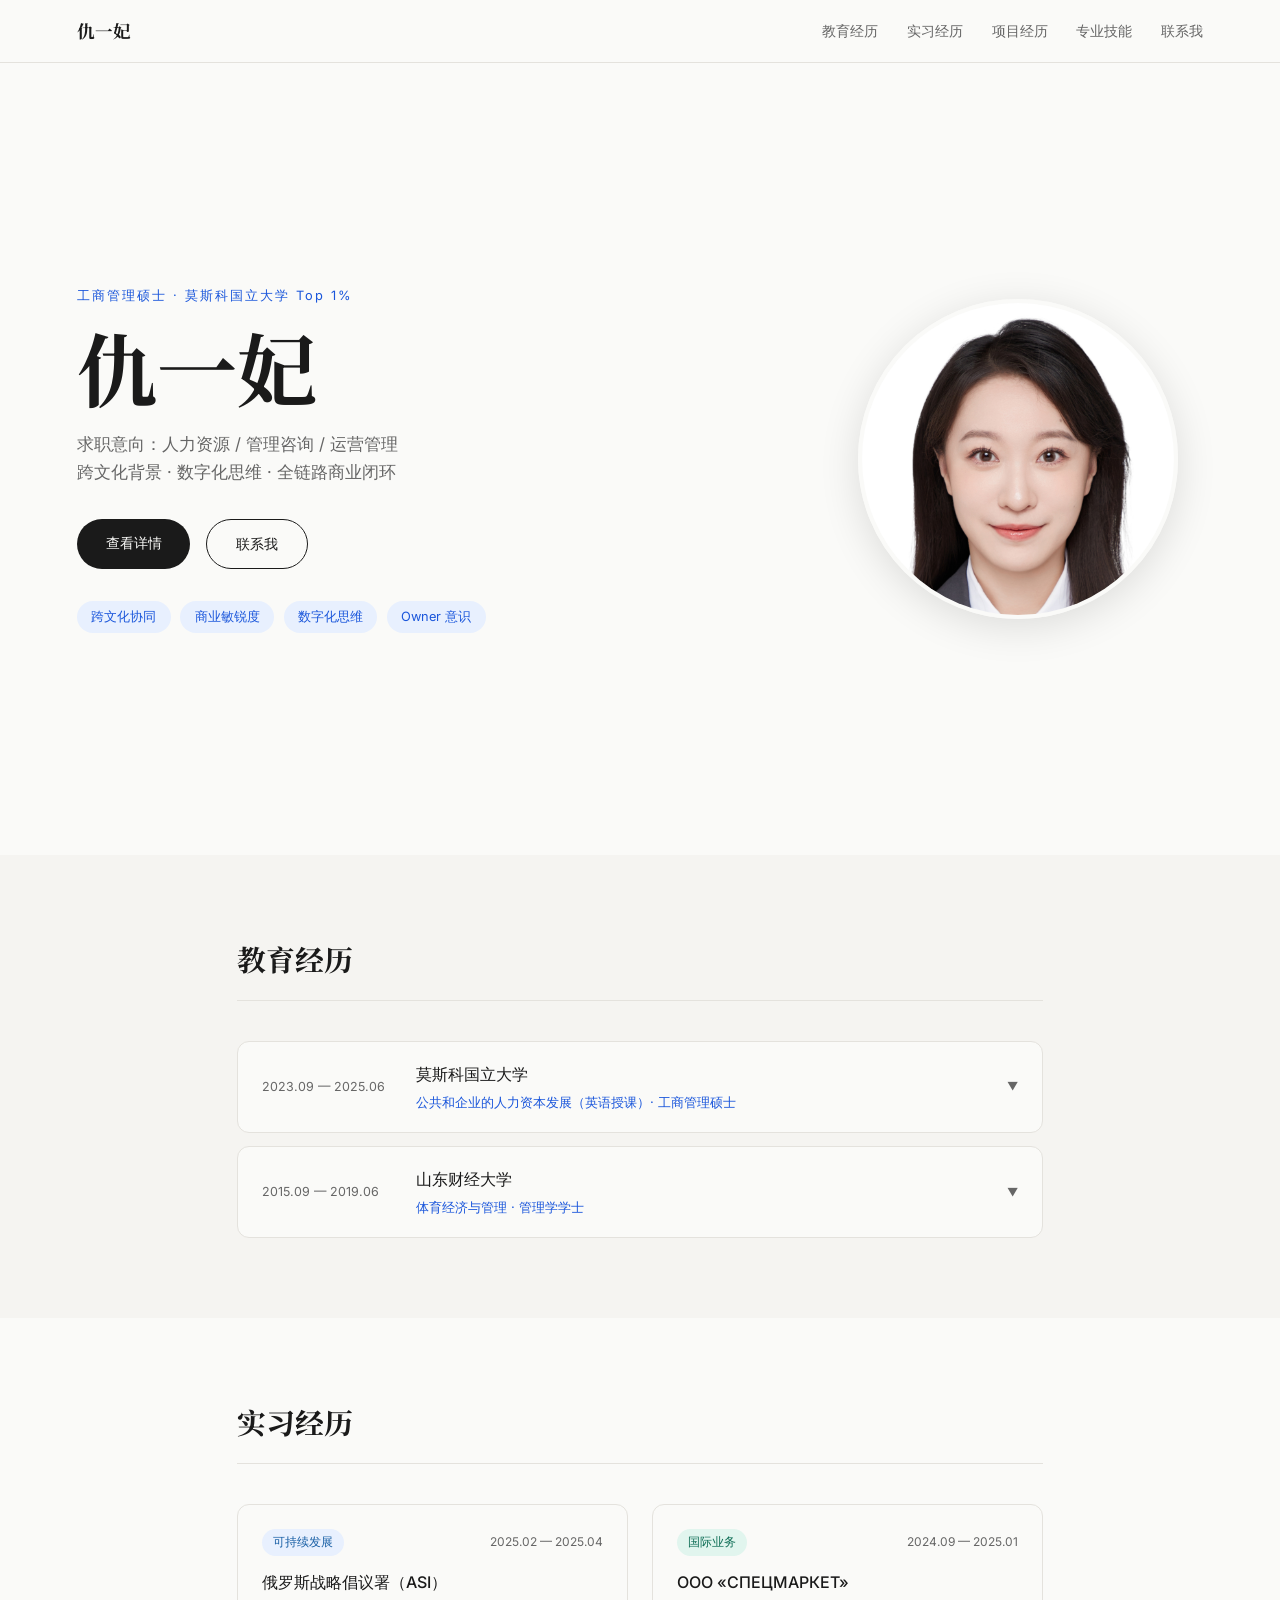
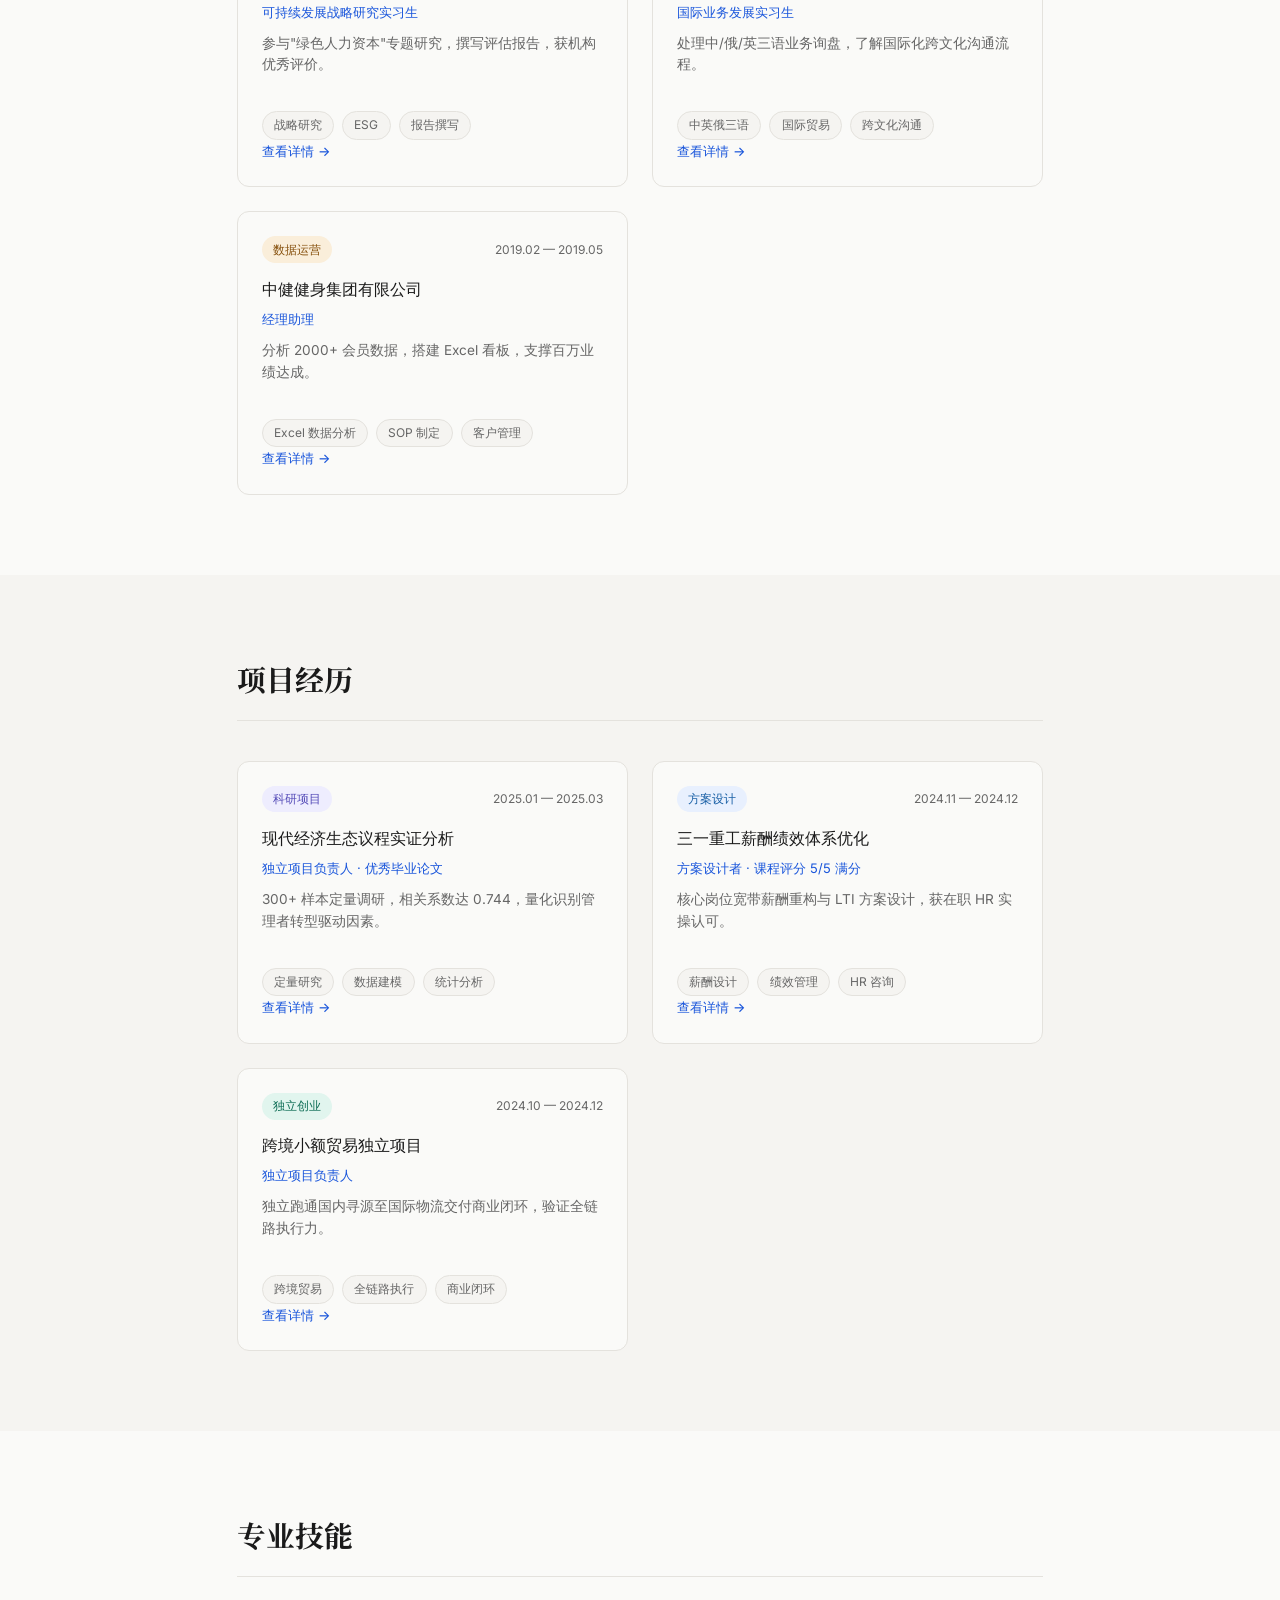
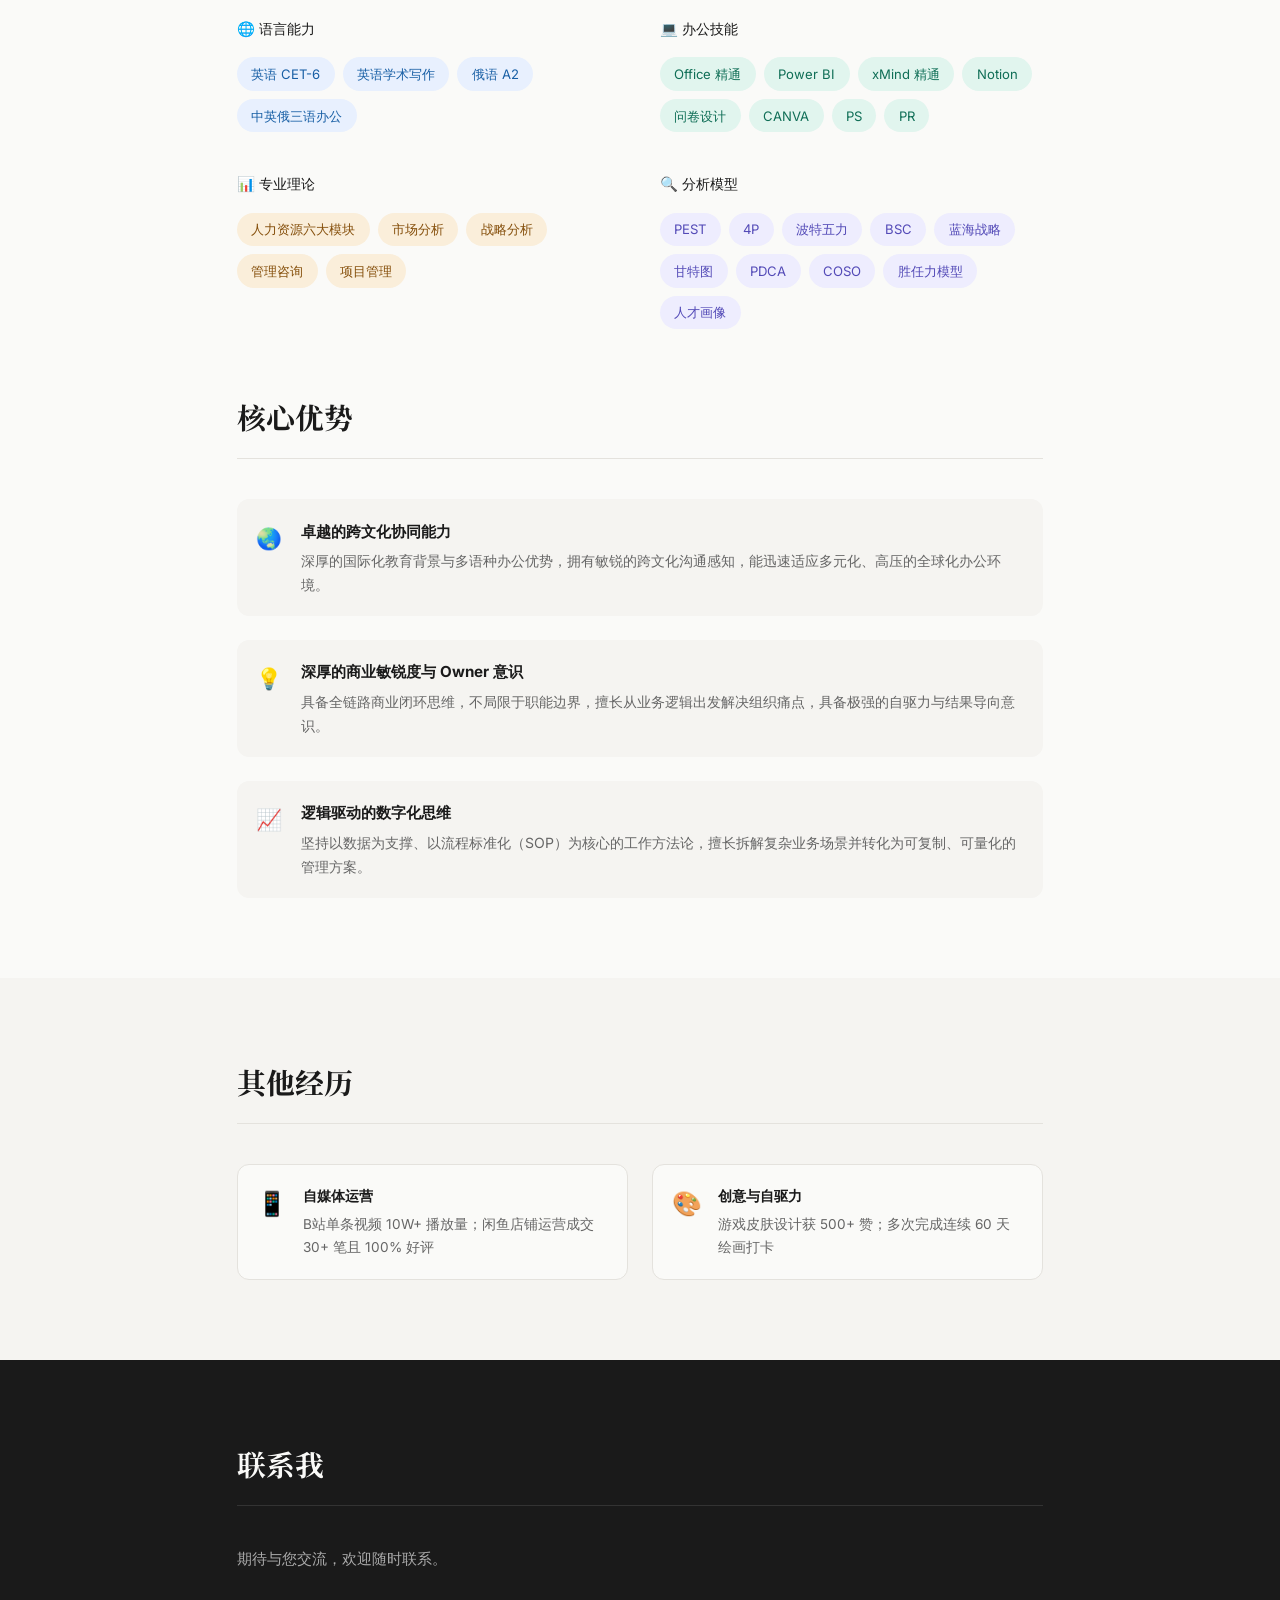
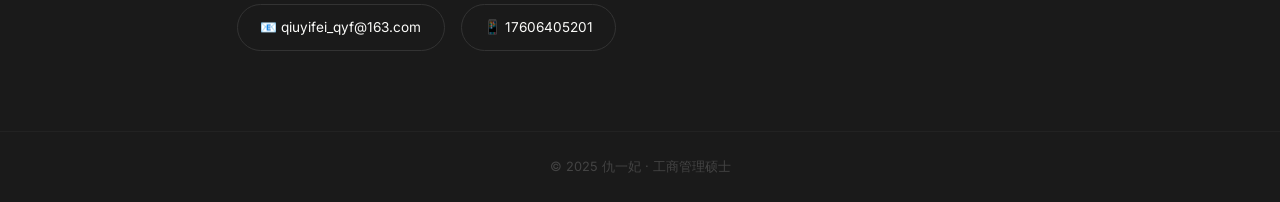
==== index.html @ 151b9486 "first commit" ====
<!DOCTYPE html>
<html lang="zh-CN">
<head>
  <meta charset="UTF-8" />
  <meta name="viewport" content="width=device-width, initial-scale=1.0" />
  <title>仇一妃 · 个人作品集</title>
  <link rel="stylesheet" href="css/style.css" />
  <link href="https://fonts.googleapis.com/css2?family=Noto+Serif+SC:wght@400;700&family=Inter:wght@300;400;500&display=swap" rel="stylesheet" />
</head>
<body>

  <nav class="navbar">
    <div class="nav-logo">仇一妃</div>
    <ul class="nav-links">
      <li><a href="#education">教育经历</a></li>
      <li><a href="#internship">实习经历</a></li>
      <li><a href="#projects">项目经历</a></li>
      <li><a href="#skills">专业技能</a></li>
      <li><a href="#contact">联系我</a></li>
    </ul>
  </nav>

  <section class="hero">
    <div class="hero-content">
      <p class="hero-tag">工商管理硕士 · 莫斯科国立大学 Top 1%</p>
      <h1 class="hero-name">仇一妃</h1>
      <p class="hero-desc">求职意向：人力资源 / 管理咨询 / 运营管理<br/>跨文化背景 · 数字化思维 · 全链路商业闭环</p>
      <div class="hero-btns">
        <a href="#education" class="btn-primary">查看详情</a>
        <a href="#contact" class="btn-outline">联系我</a>
      </div>
      <div class="hero-tags">
        <span>跨文化协同</span>
        <span>商业敏锐度</span>
        <span>数字化思维</span>
        <span>Owner 意识</span>
      </div>
    </div>
    <div class="hero-deco">
      <div class="avatar-frame">
        <img src="images/avatar.jpg" alt="仇一妃" />
      </div>
    </div>
  </section>

  <!-- 教育经历：手风琴 -->
  <section class="section bg-light" id="education">
    <div class="section-inner">
      <h2 class="section-title">教育经历</h2>
      <div class="accordion">

        <div class="acc-item">
          <div class="acc-header">
            <div class="acc-left">
              <span class="acc-date">2023.09 — 2025.06</span>
              <div class="acc-title-wrap">
                <h3>莫斯科国立大学</h3>
                <p class="acc-sub">公共和企业的人力资本发展（英语授课）· 工商管理硕士</p>
              </div>
            </div>
            <span class="acc-arrow">▼</span>
          </div>
          <div class="acc-body">
            <ul class="detail-list">
              <li>🏆 校级荣誉：优秀毕业生（Top 1%）；校级学术会议荣誉证书</li>
              <li>📌 研究方向："现代经济发展的生态议程：管理者价值观转变的重要性"</li>
              <li>📚 核心课程：管理咨询、管理设计与研究法、项目管理、战略管理、人力资源和人事审计</li>
            </ul>
          </div>
        </div>

        <div class="acc-item">
          <div class="acc-header">
            <div class="acc-left">
              <span class="acc-date">2015.09 — 2019.06</span>
              <div class="acc-title-wrap">
                <h3>山东财经大学</h3>
                <p class="acc-sub">体育经济与管理 · 管理学学士</p>
              </div>
            </div>
            <span class="acc-arrow">▼</span>
          </div>
          <div class="acc-body">
            <ul class="detail-list">
              <li>📣 社团经历：校级社团宣传部副部长</li>
              <li>📚 相关课程：管理学、经济法、企业战略管理、市场营销</li>
            </ul>
          </div>
        </div>

      </div>
    </div>
  </section>

  <!-- 实习经历：卡片跳转 -->
  <section class="section" id="internship">
    <div class="section-inner">
      <h2 class="section-title">实习经历</h2>
      <div class="card-grid">

        <a href="pages/internship-asi.html" class="exp-card">
          <div class="exp-card-header">
            <span class="exp-tag tag-blue">可持续发展</span>
            <span class="exp-date">2025.02 — 2025.04</span>
          </div>
          <h3>俄罗斯战略倡议署（ASI）</h3>
          <p class="exp-role">可持续发展战略研究实习生</p>
          <p class="exp-desc">参与"绿色人力资本"专题研究，撰写评估报告，获机构优秀评价。</p>
          <div class="badge-row">
            <span class="badge">战略研究</span>
            <span class="badge">ESG</span>
            <span class="badge">报告撰写</span>
          </div>
          <span class="exp-link">查看详情 →</span>
        </a>

        <a href="pages/internship-spec.html" class="exp-card">
          <div class="exp-card-header">
            <span class="exp-tag tag-teal">国际业务</span>
            <span class="exp-date">2024.09 — 2025.01</span>
          </div>
          <h3>ООО «СПЕЦМАРКЕТ»</h3>
          <p class="exp-role">国际业务发展实习生</p>
          <p class="exp-desc">处理中/俄/英三语业务询盘，了解国际化跨文化沟通流程。</p>
          <div class="badge-row">
            <span class="badge">中英俄三语</span>
            <span class="badge">国际贸易</span>
            <span class="badge">跨文化沟通</span>
          </div>
          <span class="exp-link">查看详情 →</span>
        </a>

        <a href="pages/internship-jianjian.html" class="exp-card">
          <div class="exp-card-header">
            <span class="exp-tag tag-amber">数据运营</span>
            <span class="exp-date">2019.02 — 2019.05</span>
          </div>
          <h3>中健健身集团有限公司</h3>
          <p class="exp-role">经理助理</p>
          <p class="exp-desc">分析 2000+ 会员数据，搭建 Excel 看板，支撑百万业绩达成。</p>
          <div class="badge-row">
            <span class="badge">Excel 数据分析</span>
            <span class="badge">SOP 制定</span>
            <span class="badge">客户管理</span>
          </div>
          <span class="exp-link">查看详情 →</span>
        </a>

      </div>
    </div>
  </section>

  <!-- 项目经历：卡片跳转 -->
  <section class="section bg-light" id="projects">
    <div class="section-inner">
      <h2 class="section-title">项目经历</h2>
      <div class="card-grid">

        <a href="pages/project-thesis.html" class="exp-card">
          <div class="exp-card-header">
            <span class="exp-tag tag-purple">科研项目</span>
            <span class="exp-date">2025.01 — 2025.03</span>
          </div>
          <h3>现代经济生态议程实证分析</h3>
          <p class="exp-role">独立项目负责人 · 优秀毕业论文</p>
          <p class="exp-desc">300+ 样本定量调研，相关系数达 0.744，量化识别管理者转型驱动因素。</p>
          <div class="badge-row">
            <span class="badge">定量研究</span>
            <span class="badge">数据建模</span>
            <span class="badge">统计分析</span>
          </div>
          <span class="exp-link">查看详情 →</span>
        </a>

        <a href="pages/project-sany.html" class="exp-card">
          <div class="exp-card-header">
            <span class="exp-tag tag-blue">方案设计</span>
            <span class="exp-date">2024.11 — 2024.12</span>
          </div>
          <h3>三一重工薪酬绩效体系优化</h3>
          <p class="exp-role">方案设计者 · 课程评分 5/5 满分</p>
          <p class="exp-desc">核心岗位宽带薪酬重构与 LTI 方案设计，获在职 HR 实操认可。</p>
          <div class="badge-row">
            <span class="badge">薪酬设计</span>
            <span class="badge">绩效管理</span>
            <span class="badge">HR 咨询</span>
          </div>
          <span class="exp-link">查看详情 →</span>
        </a>

        <a href="pages/project-trade.html" class="exp-card">
          <div class="exp-card-header">
            <span class="exp-tag tag-teal">独立创业</span>
            <span class="exp-date">2024.10 — 2024.12</span>
          </div>
          <h3>跨境小额贸易独立项目</h3>
          <p class="exp-role">独立项目负责人</p>
          <p class="exp-desc">独立跑通国内寻源至国际物流交付商业闭环，验证全链路执行力。</p>
          <div class="badge-row">
            <span class="badge">跨境贸易</span>
            <span class="badge">全链路执行</span>
            <span class="badge">商业闭环</span>
          </div>
          <span class="exp-link">查看详情 →</span>
        </a>

      </div>
    </div>
  </section>

  <!-- 专业技能 -->
  <section class="section" id="skills">
    <div class="section-inner">
      <h2 class="section-title">专业技能</h2>
      <div class="skills-tags-grid">

        <div class="skill-group">
          <div class="skill-group-title">🌐 语言能力</div>
          <div class="tags-cloud">
            <span class="tag tag-blue">英语 CET-6</span>
            <span class="tag tag-blue">英语学术写作</span>
            <span class="tag tag-blue">俄语 A2</span>
            <span class="tag tag-blue">中英俄三语办公</span>
          </div>
        </div>

        <div class="skill-group">
          <div class="skill-group-title">💻 办公技能</div>
          <div class="tags-cloud">
            <span class="tag tag-teal">Office 精通</span>
            <span class="tag tag-teal">Power BI</span>
            <span class="tag tag-teal">xMind 精通</span>
            <span class="tag tag-teal">Notion</span>
            <span class="tag tag-teal">问卷设计</span>
            <span class="tag tag-teal">CANVA</span>
            <span class="tag tag-teal">PS</span>
            <span class="tag tag-teal">PR</span>
          </div>
        </div>

        <div class="skill-group">
          <div class="skill-group-title">📊 专业理论</div>
          <div class="tags-cloud">
            <span class="tag tag-amber">人力资源六大模块</span>
            <span class="tag tag-amber">市场分析</span>
            <span class="tag tag-amber">战略分析</span>
            <span class="tag tag-amber">管理咨询</span>
            <span class="tag tag-amber">项目管理</span>
          </div>
        </div>

        <div class="skill-group">
          <div class="skill-group-title">🔍 分析模型</div>
          <div class="tags-cloud">
            <span class="tag tag-purple">PEST</span>
            <span class="tag tag-purple">4P</span>
            <span class="tag tag-purple">波特五力</span>
            <span class="tag tag-purple">BSC</span>
            <span class="tag tag-purple">蓝海战略</span>
            <span class="tag tag-purple">甘特图</span>
            <span class="tag tag-purple">PDCA</span>
            <span class="tag tag-purple">COSO</span>
            <span class="tag tag-purple">胜任力模型</span>
            <span class="tag tag-purple">人才画像</span>
          </div>
        </div>

      </div>

      <h2 class="section-title" style="margin-top:4rem;">核心优势</h2>
      <div class="advantage-list">
        <div class="advantage-item">
          <span class="advantage-icon">🌏</span>
          <div>
            <strong>卓越的跨文化协同能力</strong>
            <p>深厚的国际化教育背景与多语种办公优势，拥有敏锐的跨文化沟通感知，能迅速适应多元化、高压的全球化办公环境。</p>
          </div>
        </div>
        <div class="advantage-item">
          <span class="advantage-icon">💡</span>
          <div>
            <strong>深厚的商业敏锐度与 Owner 意识</strong>
            <p>具备全链路商业闭环思维，不局限于职能边界，擅长从业务逻辑出发解决组织痛点，具备极强的自驱力与结果导向意识。</p>
          </div>
        </div>
        <div class="advantage-item">
          <span class="advantage-icon">📈</span>
          <div>
            <strong>逻辑驱动的数字化思维</strong>
            <p>坚持以数据为支撑、以流程标准化（SOP）为核心的工作方法论，擅长拆解复杂业务场景并转化为可复制、可量化的管理方案。</p>
          </div>
        </div>
      </div>
    </div>
  </section>

  <!-- 其他经历 -->
  <section class="section bg-light" id="other">
    <div class="section-inner">
      <h2 class="section-title">其他经历</h2>
      <div class="other-grid">
        <div class="other-card">
          <span class="other-icon">📱</span>
          <div>
            <strong>自媒体运营</strong>
            <p>B站单条视频 10W+ 播放量；闲鱼店铺运营成交 30+ 笔且 100% 好评</p>
          </div>
        </div>
        <div class="other-card">
          <span class="other-icon">🎨</span>
          <div>
            <strong>创意与自驱力</strong>
            <p>游戏皮肤设计获 500+ 赞；多次完成连续 60 天绘画打卡</p>
          </div>
        </div>
      </div>
    </div>
  </section>

  <!-- 联系方式 -->
  <section class="section bg-dark" id="contact">
    <div class="section-inner">
      <h2 class="section-title light">联系我</h2>
      <p class="contact-desc">期待与您交流，欢迎随时联系。</p>
      <div class="contact-links">
        <a href="mailto:qiuyifei_qyf@163.com" class="contact-item">📧 qiuyifei_qyf@163.com</a>
        <a href="tel:17606405201" class="contact-item">📱 17606405201</a>
      </div>
    </div>
  </section>

  <footer class="footer">
    <p>© 2025 仇一妃 · 工商管理硕士</p>
  </footer>

  <script src="js/main.js"></script>
</body>
</html>
---- css/style.css ----
*, *::before, *::after { box-sizing: border-box; margin: 0; padding: 0; }

:root {
  --black: #1a1a1a;
  --white: #fafaf8;
  --accent: #1a56db;
  --accent-light: #e8f0fe;
  --gray: #666;
  --light-bg: #f5f4f1;
  --border: #e4e2dd;
  --radius: 12px;
}

html { scroll-behavior: smooth; }
body { font-family: 'Inter', sans-serif; background: var(--white); color: var(--black); line-height: 1.7; font-size: 16px; }

.navbar { position: sticky; top: 0; z-index: 100; display: flex; justify-content: space-between; align-items: center; padding: 1rem 6%; background: rgba(250,250,248,0.92); backdrop-filter: blur(10px); border-bottom: 1px solid var(--border); }
.nav-logo { font-family: 'Noto Serif SC', serif; font-size: 1.1rem; font-weight: 700; }
.nav-links { list-style: none; display: flex; gap: 1.8rem; }
.nav-links a { text-decoration: none; color: var(--gray); font-size: 0.85rem; transition: color 0.2s; }
.nav-links a:hover { color: var(--accent); }

.hero { min-height: 88vh; display: flex; align-items: center; padding: 5rem 6%; position: relative; overflow: hidden; }
.hero-content { max-width: 580px; z-index: 1; }
.hero-tag { font-size: 0.8rem; color: var(--accent); letter-spacing: 2px; margin-bottom: 1rem; }
.hero-name { font-family: 'Noto Serif SC', serif; font-size: clamp(2.8rem, 7vw, 5rem); line-height: 1.1; margin-bottom: 1.2rem; animation: fadeUp 0.7s ease both; }
.hero-desc { font-size: 1.05rem; color: var(--gray); margin-bottom: 2rem; animation: fadeUp 0.7s 0.1s ease both; }
.hero-btns { display: flex; gap: 1rem; flex-wrap: wrap; margin-bottom: 2rem; animation: fadeUp 0.7s 0.2s ease both; }
.hero-tags { display: flex; gap: 0.6rem; flex-wrap: wrap; animation: fadeUp 0.7s 0.3s ease both; }
.hero-tags span { padding: 0.3rem 0.9rem; background: var(--accent-light); color: var(--accent); border-radius: 100px; font-size: 0.8rem; }

.btn-primary { display: inline-block; padding: 0.75rem 1.8rem; background: var(--black); color: var(--white); border-radius: 100px; text-decoration: none; font-size: 0.9rem; transition: transform 0.2s, box-shadow 0.2s; }
.btn-primary:hover { transform: translateY(-2px); box-shadow: 0 8px 20px rgba(0,0,0,0.15); }
.btn-outline { display: inline-block; padding: 0.75rem 1.8rem; border: 1.5px solid var(--black); color: var(--black); border-radius: 100px; text-decoration: none; font-size: 0.9rem; transition: all 0.2s; }
.btn-outline:hover { border-color: var(--accent); color: var(--accent); }

.hero-deco { position: absolute; right: 8%; top: 50%; transform: translateY(-50%); }
.avatar-frame { width: 320px; height: 320px; border-radius: 50%; overflow: hidden; border: 4px solid var(--white); box-shadow: 0 8px 40px rgba(0,0,0,0.12); }
.avatar-frame img { width: 100%; height: 100%; object-fit: cover; object-position: center top; }

.section.bg-light { background: var(--light-bg); }
.section.bg-dark { background: var(--black); }
.section-inner { max-width: 960px; margin: 0 auto; padding: 5rem 6%; }
.section-title { font-family: 'Noto Serif SC', serif; font-size: 1.8rem; margin-bottom: 2.5rem; padding-bottom: 1rem; border-bottom: 1px solid var(--border); }
.section-title.light { color: var(--white); border-color: #333; }

/* 手风琴 */
.accordion { display: flex; flex-direction: column; gap: 0.8rem; }
.acc-item { border: 1px solid var(--border); border-radius: var(--radius); overflow: hidden; background: var(--white); }
.acc-header { display: flex; justify-content: space-between; align-items: center; padding: 1.2rem 1.5rem; cursor: pointer; transition: background 0.2s; }
.acc-header:hover { background: var(--accent-light); }
.acc-left { display: flex; align-items: center; gap: 1.5rem; }
.acc-date { font-size: 0.78rem; color: var(--gray); white-space: nowrap; min-width: 130px; }
.acc-title-wrap h3 { font-size: 1rem; font-weight: 500; margin-bottom: 0.15rem; }
.acc-sub { font-size: 0.82rem; color: var(--accent); }
.acc-arrow { font-size: 0.7rem; color: var(--gray); transition: transform 0.3s; flex-shrink: 0; }
.acc-item.open .acc-arrow { transform: rotate(180deg); }
.acc-body { max-height: 0; overflow: hidden; transition: max-height 0.35s ease, padding 0.35s ease; padding: 0 1.5rem; }
.acc-item.open .acc-body { max-height: 600px; padding: 0.2rem 1.5rem 1.4rem; }

/* 经历/项目卡片 */
.card-grid { display: grid; grid-template-columns: repeat(auto-fit, minmax(280px, 1fr)); gap: 1.5rem; }
.exp-card { display: flex; flex-direction: column; background: var(--white); border: 1px solid var(--border); border-radius: var(--radius); padding: 1.5rem; text-decoration: none; color: inherit; transition: transform 0.2s, box-shadow 0.2s; }
.exp-card:hover { transform: translateY(-4px); box-shadow: 0 12px 32px rgba(0,0,0,0.08); }
.exp-card-header { display: flex; justify-content: space-between; align-items: center; margin-bottom: 0.8rem; }
.exp-tag { font-size: 0.75rem; padding: 0.2rem 0.7rem; border-radius: 100px; }
.exp-date { font-size: 0.75rem; color: var(--gray); }
.exp-card h3 { font-size: 1rem; font-weight: 500; margin-bottom: 0.3rem; }
.exp-role { font-size: 0.82rem; color: var(--accent); margin-bottom: 0.6rem; }
.exp-desc { font-size: 0.85rem; color: var(--gray); flex: 1; margin-bottom: 1.2rem; line-height: 1.6; }
.exp-link { font-size: 0.82rem; color: var(--accent); font-weight: 500; }

/* 详情页通用 */
.detail-list { padding-left: 1.2rem; font-size: 0.88rem; color: #555; }
.detail-list li { margin-bottom: 0.4rem; }
.badge-row { display: flex; gap: 0.5rem; flex-wrap: wrap; margin-top: 1rem; }
.badge { font-size: 0.75rem; padding: 0.2rem 0.7rem; background: var(--light-bg); border: 1px solid var(--border); border-radius: 100px; color: var(--gray); }

/* 标签颜色 */
.tag-blue   { background: #e8f0fe; color: #185FA5; }
.tag-teal   { background: #E1F5EE; color: #0F6E56; }
.tag-amber  { background: #FAEEDA; color: #854F0B; }
.tag-purple { background: #EEEDFE; color: #534AB7; }

/* 技能标签云 */
.skills-tags-grid { display: grid; grid-template-columns: 1fr 1fr; gap: 2.5rem; }
.skill-group-title { font-size: 0.9rem; font-weight: 500; margin-bottom: 1rem; color: var(--black); }
.tags-cloud { display: flex; flex-wrap: wrap; gap: 0.5rem; }
.tag { padding: 0.35rem 0.9rem; border-radius: 100px; font-size: 0.82rem; }

/* 核心优势 */
.advantage-list { display: flex; flex-direction: column; gap: 1.5rem; }
.advantage-item { display: flex; gap: 1.2rem; align-items: flex-start; padding: 1.2rem; background: var(--light-bg); border-radius: var(--radius); }
.advantage-icon { font-size: 1.3rem; flex-shrink: 0; margin-top: 2px; }
.advantage-item strong { display: block; font-size: 0.95rem; margin-bottom: 0.3rem; }
.advantage-item p { font-size: 0.88rem; color: var(--gray); }

/* 其他经历 */
.other-grid { display: grid; grid-template-columns: 1fr 1fr; gap: 1.5rem; }
.other-card { display: flex; gap: 1rem; align-items: flex-start; background: var(--white); border: 1px solid var(--border); border-radius: var(--radius); padding: 1.2rem; }
.other-icon { font-size: 1.5rem; flex-shrink: 0; }
.other-card strong { display: block; font-size: 0.9rem; margin-bottom: 0.3rem; }
.other-card p { font-size: 0.85rem; color: var(--gray); }

/* 联系 */
.contact-desc { color: #aaa; margin-bottom: 2rem; font-size: 0.95rem; }
.contact-links { display: flex; gap: 1rem; flex-wrap: wrap; }
.contact-item { padding: 0.7rem 1.4rem; border: 1px solid #333; border-radius: 100px; color: var(--white); text-decoration: none; font-size: 0.85rem; transition: border-color 0.2s, color 0.2s; }
.contact-item:hover { border-color: var(--accent); color: #6ea8fe; }

.footer { text-align: center; padding: 1.5rem; background: var(--black); color: #444; font-size: 0.8rem; border-top: 1px solid #222; }

@keyframes fadeUp { from { opacity: 0; transform: translateY(20px); } to { opacity: 1; transform: translateY(0); } }

@media (max-width: 768px) {
  .acc-left { gap: 0.8rem; }
  .acc-date { min-width: unset; }
  .skills-tags-grid { grid-template-columns: 1fr; }
  .other-grid { grid-template-columns: 1fr; }
  .hero-deco { display: none; }
  .nav-links { gap: 1rem; }
}
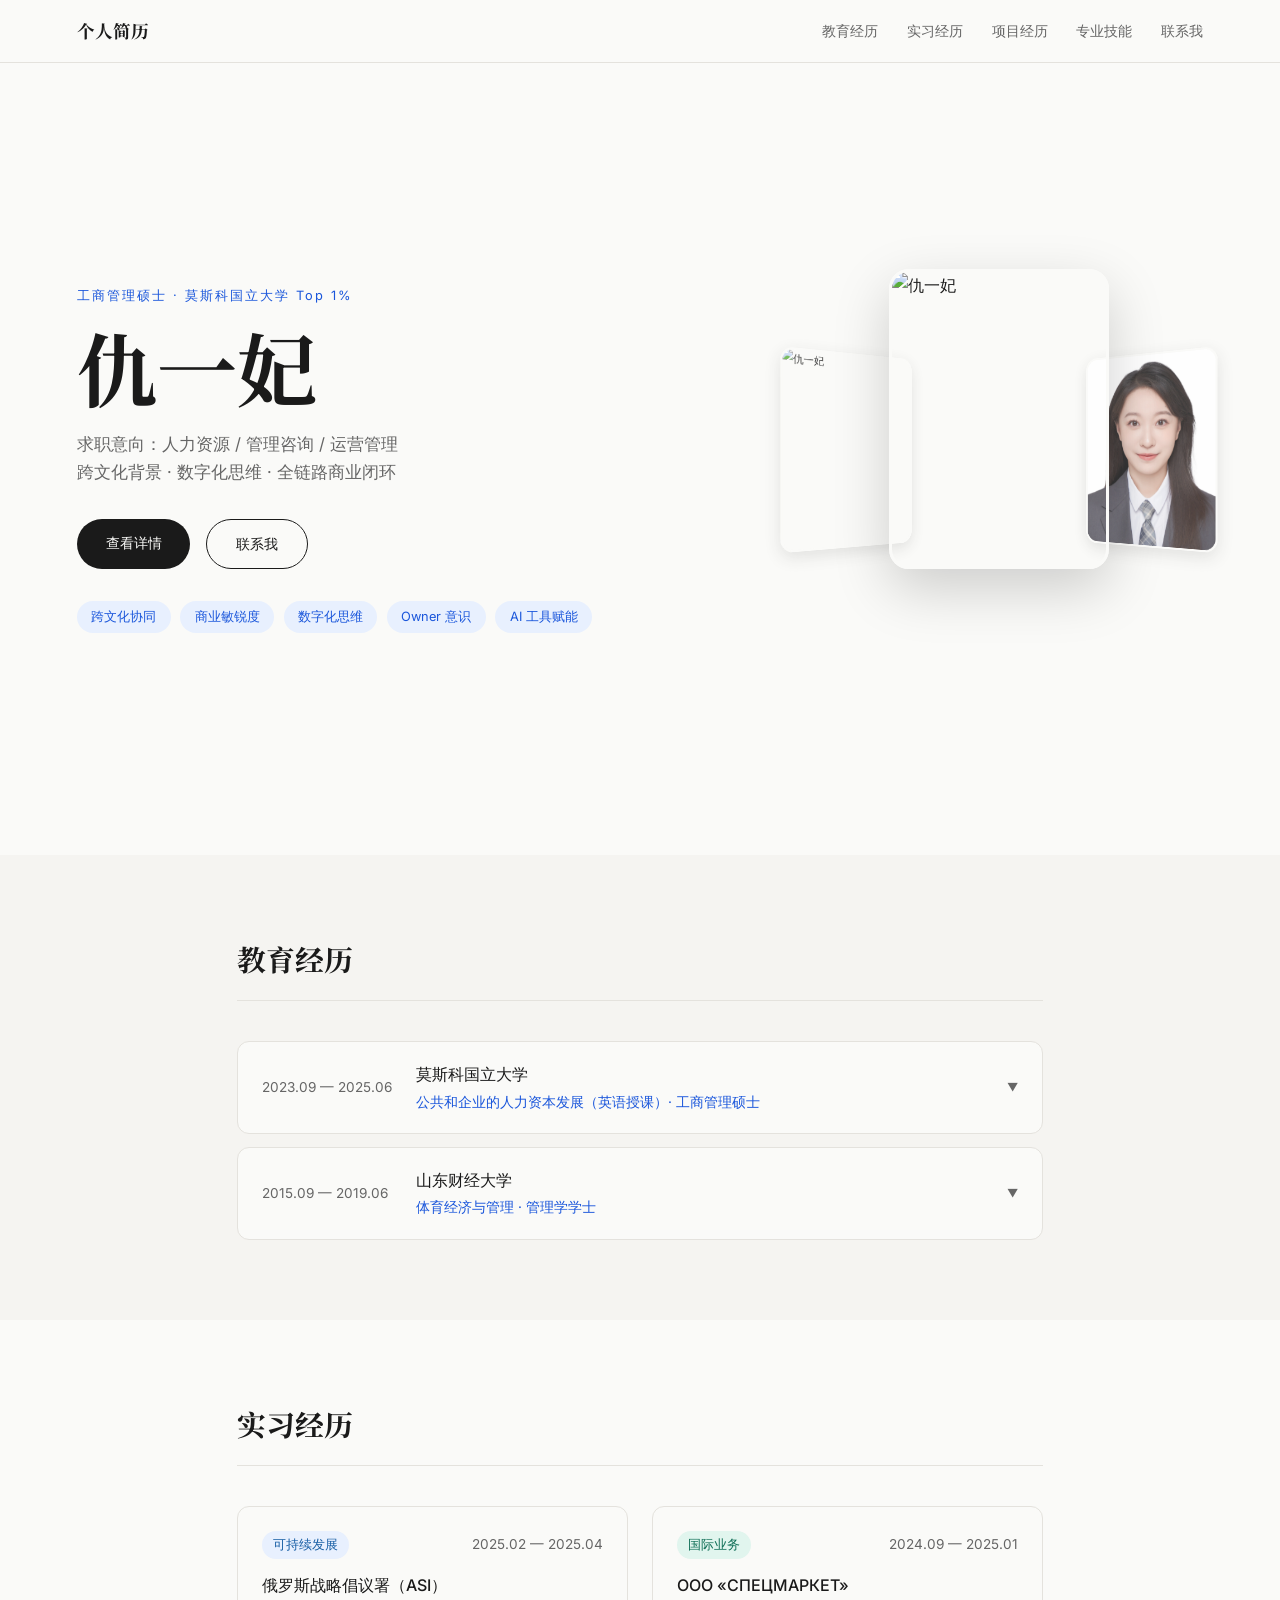
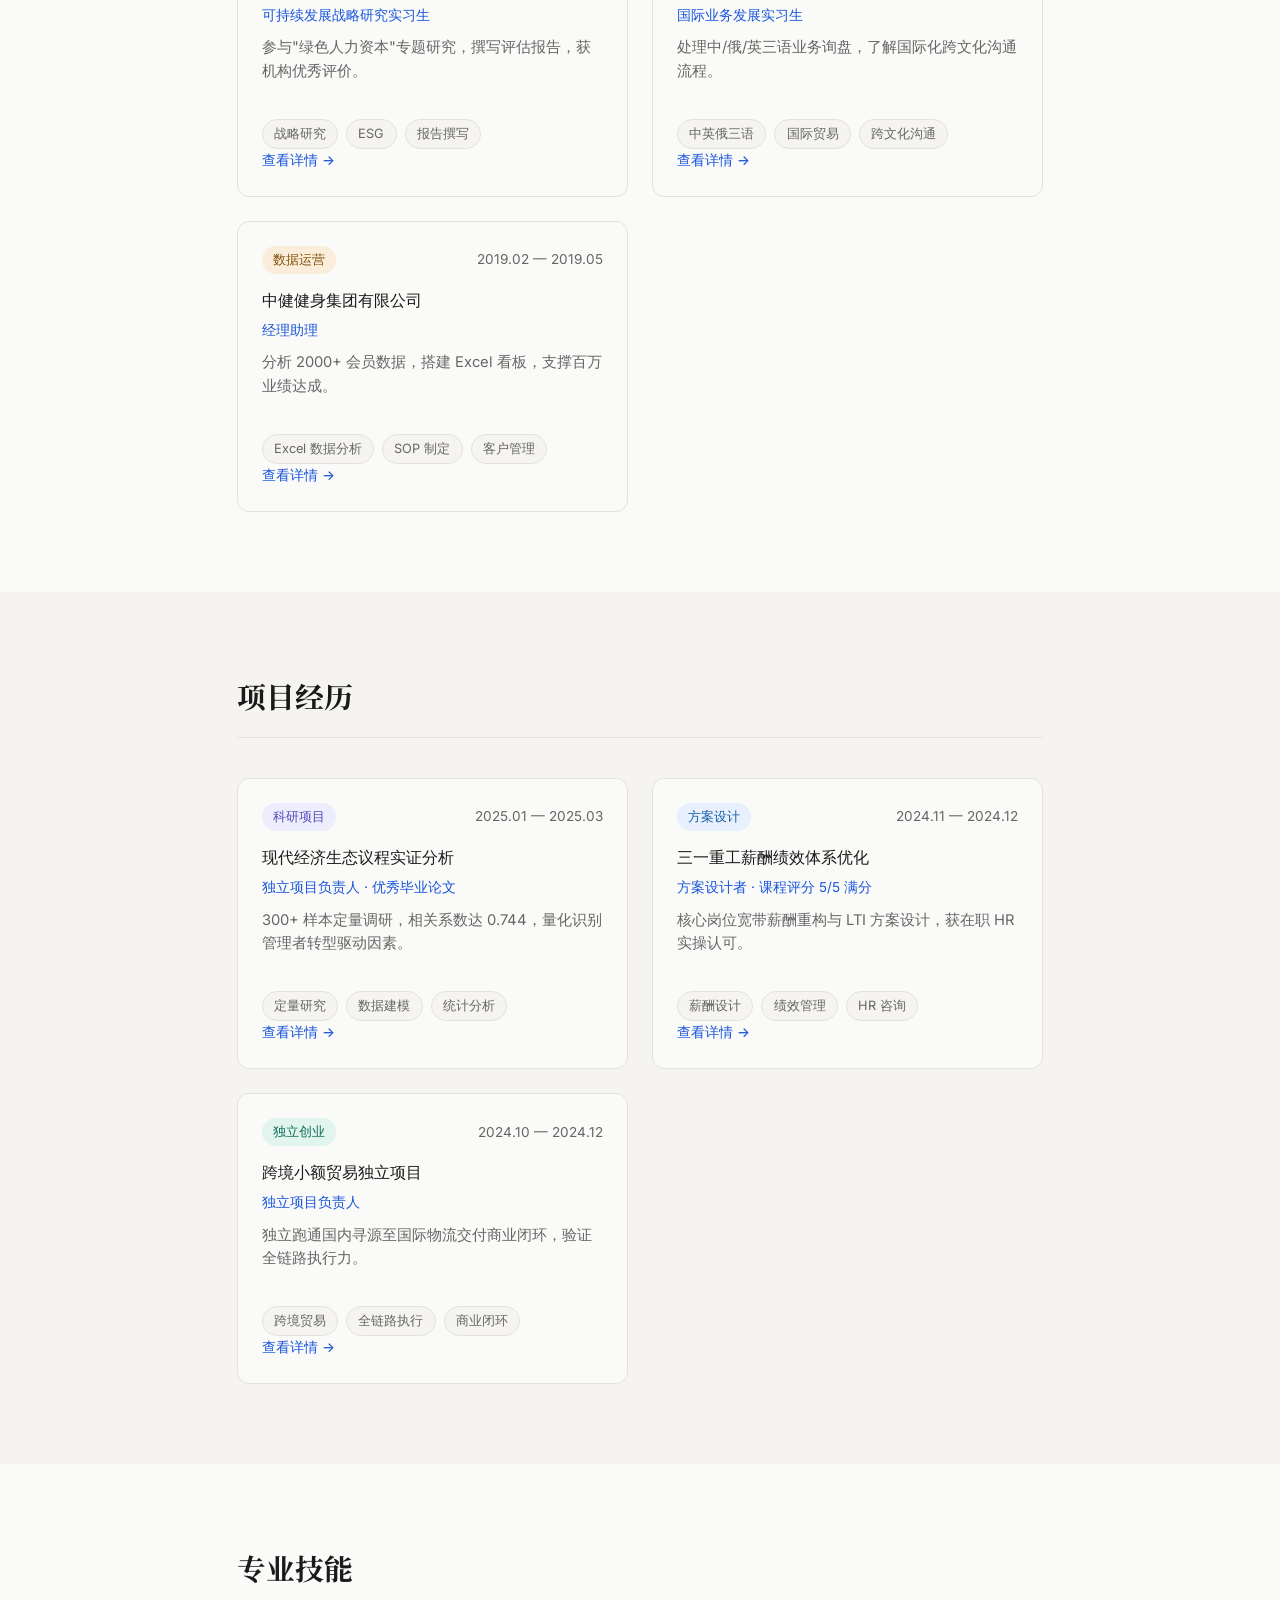
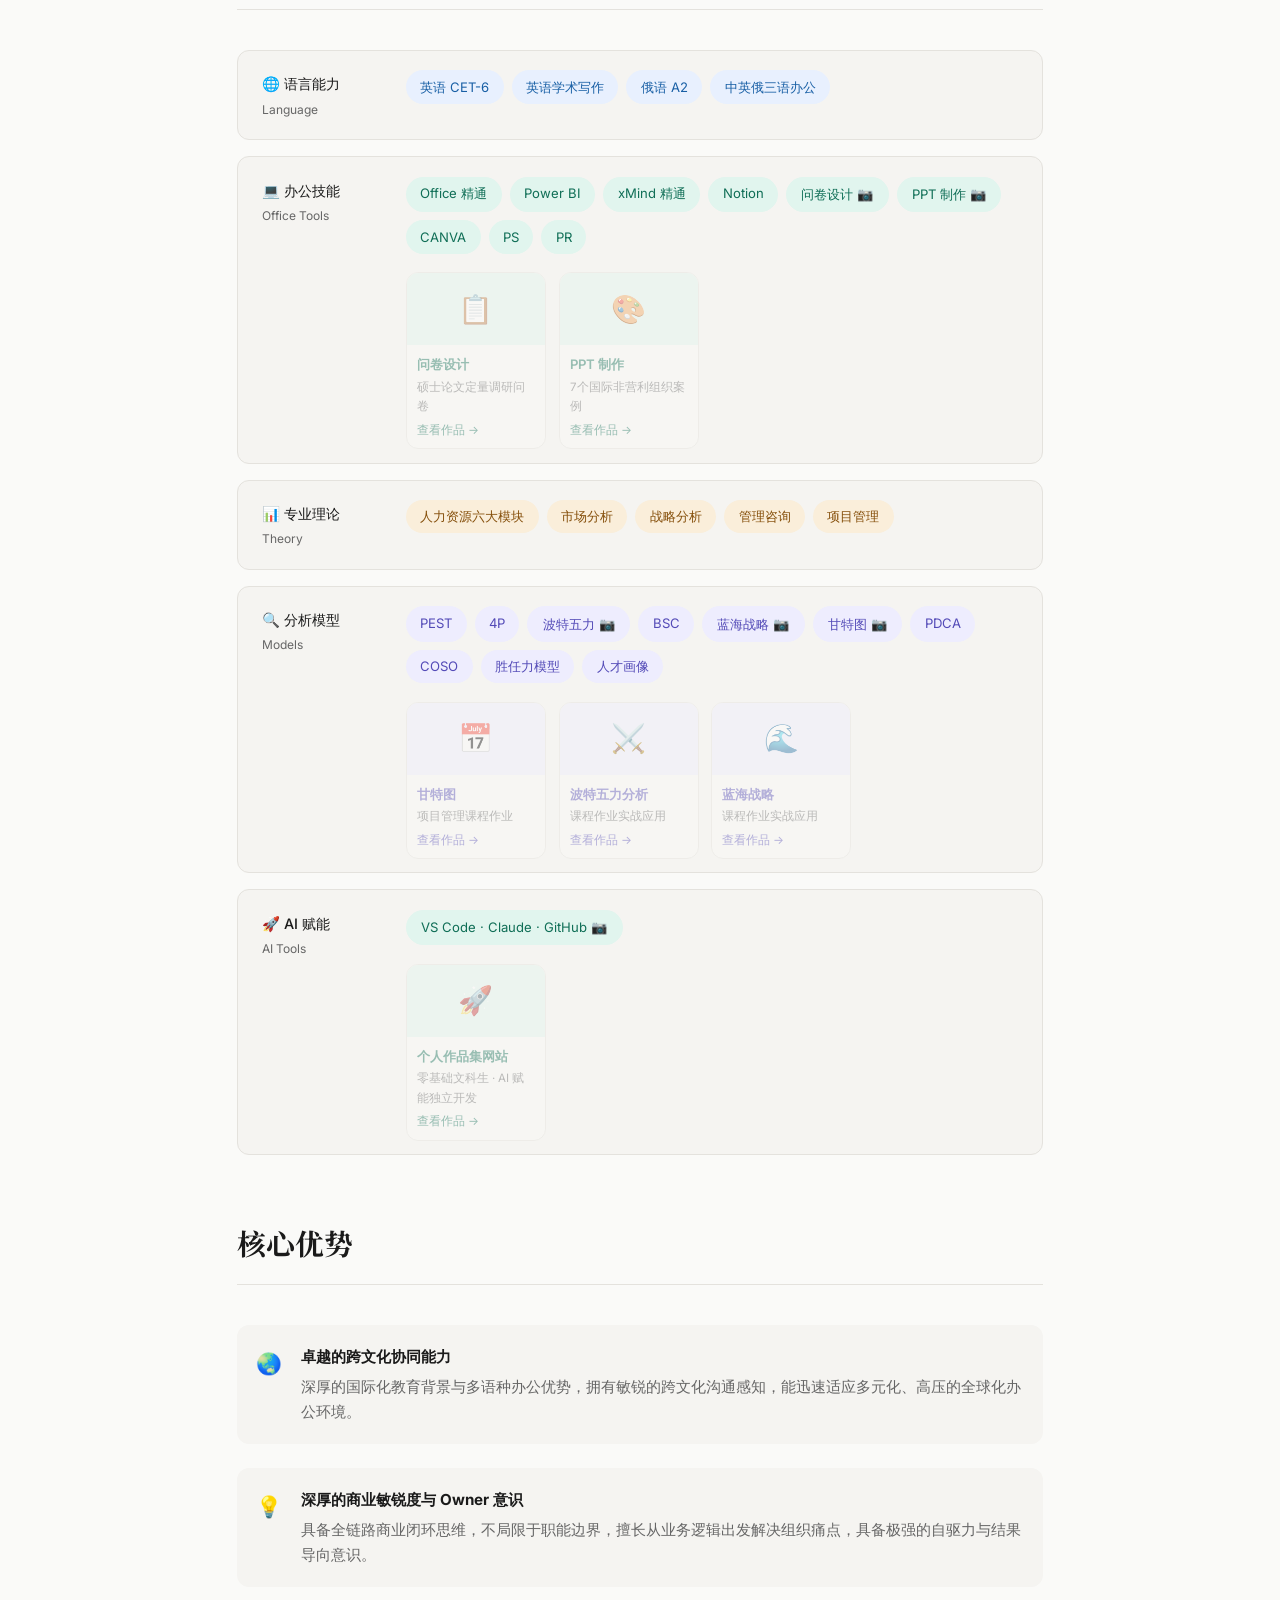
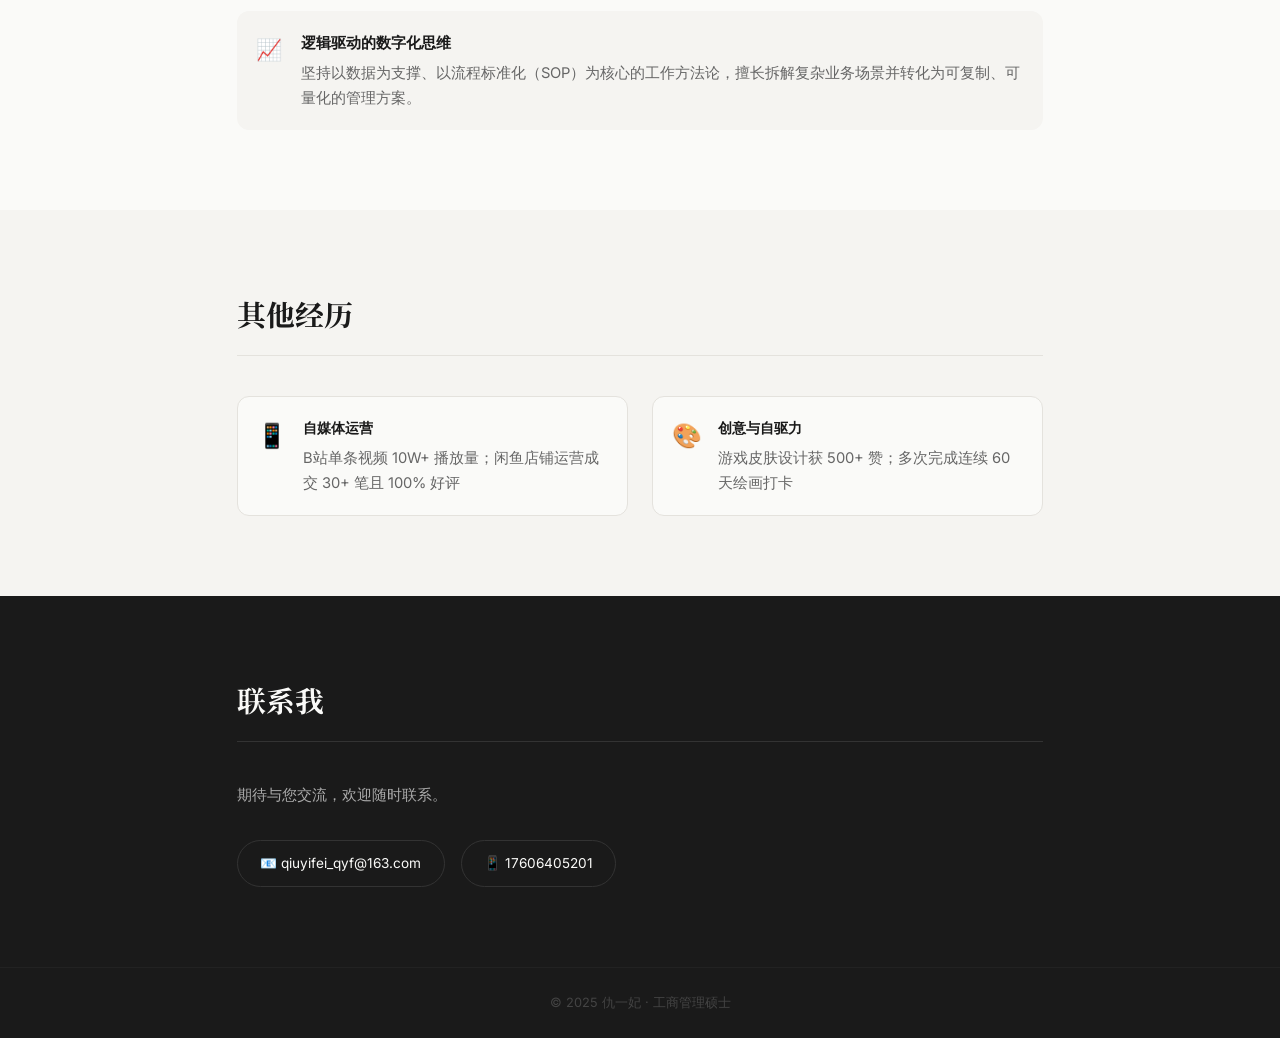
==== commit 219f4465: "更新作品集" ====
--- a/index.html
+++ b/index.html
@@ -10,7 +10,7 @@
 <body>
 
   <nav class="navbar">
-    <div class="nav-logo">仇一妃</div>
+    <div class="nav-logo">个人简历</div>
     <ul class="nav-links">
       <li><a href="#education">教育经历</a></li>
       <li><a href="#internship">实习经历</a></li>
@@ -34,11 +34,20 @@
         <span>商业敏锐度</span>
         <span>数字化思维</span>
         <span>Owner 意识</span>
+        <span>AI 工具赋能</span>
       </div>
     </div>
     <div class="hero-deco">
-      <div class="avatar-frame">
-        <img src="images/avatar.jpg" alt="仇一妃" />
+      <div class="carousel-stage" id="carouselStage">
+        <div class="c-card" id="c0">
+          <img src="images/avatar-1.jpg" alt="仇一妃" />
+        </div>
+        <div class="c-card" id="c1">
+          <img src="images/avatar-2.jpg" alt="仇一妃" />
+        </div>
+        <div class="c-card" id="c2">
+          <img src="images/avatar-3.jpg" alt="仇一妃" />
+        </div>
       </div>
     </div>
   </section>
@@ -212,56 +221,143 @@
   <section class="section" id="skills">
     <div class="section-inner">
       <h2 class="section-title">专业技能</h2>
-      <div class="skills-tags-grid">
-
-        <div class="skill-group">
-          <div class="skill-group-title">🌐 语言能力</div>
-          <div class="tags-cloud">
-            <span class="tag tag-blue">英语 CET-6</span>
-            <span class="tag tag-blue">英语学术写作</span>
-            <span class="tag tag-blue">俄语 A2</span>
-            <span class="tag tag-blue">中英俄三语办公</span>
-          </div>
-        </div>
-
-        <div class="skill-group">
-          <div class="skill-group-title">💻 办公技能</div>
-          <div class="tags-cloud">
-            <span class="tag tag-teal">Office 精通</span>
-            <span class="tag tag-teal">Power BI</span>
-            <span class="tag tag-teal">xMind 精通</span>
-            <span class="tag tag-teal">Notion</span>
-            <span class="tag tag-teal">问卷设计</span>
-            <span class="tag tag-teal">CANVA</span>
-            <span class="tag tag-teal">PS</span>
-            <span class="tag tag-teal">PR</span>
-          </div>
-        </div>
-
-        <div class="skill-group">
-          <div class="skill-group-title">📊 专业理论</div>
-          <div class="tags-cloud">
-            <span class="tag tag-amber">人力资源六大模块</span>
-            <span class="tag tag-amber">市场分析</span>
-            <span class="tag tag-amber">战略分析</span>
-            <span class="tag tag-amber">管理咨询</span>
-            <span class="tag tag-amber">项目管理</span>
-          </div>
-        </div>
-
-        <div class="skill-group">
-          <div class="skill-group-title">🔍 分析模型</div>
-          <div class="tags-cloud">
-            <span class="tag tag-purple">PEST</span>
-            <span class="tag tag-purple">4P</span>
-            <span class="tag tag-purple">波特五力</span>
-            <span class="tag tag-purple">BSC</span>
-            <span class="tag tag-purple">蓝海战略</span>
-            <span class="tag tag-purple">甘特图</span>
-            <span class="tag tag-purple">PDCA</span>
-            <span class="tag tag-purple">COSO</span>
-            <span class="tag tag-purple">胜任力模型</span>
-            <span class="tag tag-purple">人才画像</span>
+      <div class="skills-vertical">
+
+        <div class="skill-row">
+          <div class="skill-row-label">
+            <div class="skill-row-title">🌐 语言能力</div>
+            <div class="skill-row-en">Language</div>
+          </div>
+          <div class="skill-row-content">
+            <div class="tags-cloud">
+              <span class="tag tag-blue">英语 CET-6</span>
+              <span class="tag tag-blue">英语学术写作</span>
+              <span class="tag tag-blue">俄语 A2</span>
+              <span class="tag tag-blue">中英俄三语办公</span>
+            </div>
+          </div>
+        </div>
+
+        <div class="skill-row">
+          <div class="skill-row-label">
+            <div class="skill-row-title">💻 办公技能</div>
+            <div class="skill-row-en">Office Tools</div>
+          </div>
+          <div class="skill-row-content">
+            <div class="tags-cloud">
+              <span class="tag tag-teal">Office 精通</span>
+              <span class="tag tag-teal">Power BI</span>
+              <span class="tag tag-teal">xMind 精通</span>
+              <span class="tag tag-teal">Notion</span>
+              <span class="tag tag-teal skill-tag-work" data-target="card-survey" id="tag-survey">问卷设计 📷</span>
+              <span class="tag tag-teal skill-tag-work" data-target="card-ppt" id="tag-ppt">PPT 制作 📷</span>
+              <span class="tag tag-teal">CANVA</span>
+              <span class="tag tag-teal">PS</span>
+              <span class="tag tag-teal">PR</span>
+            </div>
+            <div class="skill-works" id="works-office">
+              <div class="skill-work-card" id="card-survey" onclick="openSkillLightbox('images/skill-survey.jpg')">
+                <div class="skill-work-preview" style="background:#E1F5EE;">📋</div>
+                <div class="skill-work-info">
+                  <div class="skill-work-name" style="color:#0F6E56;">问卷设计</div>
+                  <div class="skill-work-desc">硕士论文定量调研问卷</div>
+                  <div class="skill-work-view" style="color:#0F6E56;">查看作品 →</div>
+                </div>
+              </div>
+              <div class="skill-work-card" id="card-ppt" onclick="openSkillLightbox('images/skill-ppt.jpg')">
+                <div class="skill-work-preview" style="background:#E1F5EE;">🎨</div>
+                <div class="skill-work-info">
+                  <div class="skill-work-name" style="color:#0F6E56;">PPT 制作</div>
+                  <div class="skill-work-desc">7个国际非营利组织案例</div>
+                  <div class="skill-work-view" style="color:#0F6E56;">查看作品 →</div>
+                </div>
+              </div>
+            </div>
+          </div>
+        </div>
+
+        <div class="skill-row">
+          <div class="skill-row-label">
+            <div class="skill-row-title">📊 专业理论</div>
+            <div class="skill-row-en">Theory</div>
+          </div>
+          <div class="skill-row-content">
+            <div class="tags-cloud">
+              <span class="tag tag-amber">人力资源六大模块</span>
+              <span class="tag tag-amber">市场分析</span>
+              <span class="tag tag-amber">战略分析</span>
+              <span class="tag tag-amber">管理咨询</span>
+              <span class="tag tag-amber">项目管理</span>
+            </div>
+          </div>
+        </div>
+
+        <div class="skill-row">
+          <div class="skill-row-label">
+            <div class="skill-row-title">🔍 分析模型</div>
+            <div class="skill-row-en">Models</div>
+          </div>
+          <div class="skill-row-content">
+            <div class="tags-cloud">
+              <span class="tag tag-purple">PEST</span>
+              <span class="tag tag-purple">4P</span>
+              <span class="tag tag-purple skill-tag-work" data-target="card-porter" id="tag-porter">波特五力 📷</span>
+              <span class="tag tag-purple">BSC</span>
+              <span class="tag tag-purple skill-tag-work" data-target="card-blueocean" id="tag-blueocean">蓝海战略 📷</span>
+              <span class="tag tag-purple skill-tag-work" data-target="card-gantt" id="tag-gantt">甘特图 📷</span>
+              <span class="tag tag-purple">PDCA</span>
+              <span class="tag tag-purple">COSO</span>
+              <span class="tag tag-purple">胜任力模型</span>
+              <span class="tag tag-purple">人才画像</span>
+            </div>
+            <div class="skill-works">
+              <div class="skill-work-card" id="card-gantt" onclick="openSkillLightbox('images/skill-gantt.jpg')">
+                <div class="skill-work-preview" style="background:#EEEDFE;">📅</div>
+                <div class="skill-work-info">
+                  <div class="skill-work-name" style="color:#534AB7;">甘特图</div>
+                  <div class="skill-work-desc">项目管理课程作业</div>
+                  <div class="skill-work-view" style="color:#534AB7;">查看作品 →</div>
+                </div>
+              </div>
+              <div class="skill-work-card" id="card-porter" onclick="openSkillLightbox('images/skill-model-porter.jpg')">
+                <div class="skill-work-preview" style="background:#EEEDFE;">⚔️</div>
+                <div class="skill-work-info">
+                  <div class="skill-work-name" style="color:#534AB7;">波特五力分析</div>
+                  <div class="skill-work-desc">课程作业实战应用</div>
+                  <div class="skill-work-view" style="color:#534AB7;">查看作品 →</div>
+                </div>
+              </div>
+              <div class="skill-work-card" id="card-blueocean" onclick="openSkillLightbox('images/skill-model-blueocean.jpg')">
+                <div class="skill-work-preview" style="background:#EEEDFE;">🌊</div>
+                <div class="skill-work-info">
+                  <div class="skill-work-name" style="color:#534AB7;">蓝海战略</div>
+                  <div class="skill-work-desc">课程作业实战应用</div>
+                  <div class="skill-work-view" style="color:#534AB7;">查看作品 →</div>
+                </div>
+              </div>
+            </div>
+          </div>
+        </div>
+
+      <div class="skill-row">
+          <div class="skill-row-label">
+            <div class="skill-row-title">🚀 AI 赋能</div>
+            <div class="skill-row-en">AI Tools</div>
+          </div>
+          <div class="skill-row-content">
+            <div class="tags-cloud">
+              <span class="tag tag-teal skill-tag-work" data-target="card-ai" id="tag-ai">VS Code · Claude · GitHub 📷</span>
+            </div>
+            <div class="skill-works">
+              <div class="skill-work-card" id="card-ai" onclick="openSkillLightbox('images/skill-ai.jpg')">
+                <div class="skill-work-preview" style="background:#E1F5EE;">🚀</div>
+                <div class="skill-work-info">
+                  <div class="skill-work-name" style="color:#0F6E56;">个人作品集网站</div>
+                  <div class="skill-work-desc">零基础文科生 · AI 赋能独立开发</div>
+                  <div class="skill-work-view" style="color:#0F6E56;">查看作品 →</div>
+                </div>
+              </div>
+            </div>
           </div>
         </div>
 
@@ -333,6 +429,45 @@
     <p>© 2025 仇一妃 · 工商管理硕士</p>
   </footer>
 
+  <!-- 技能灯箱 -->
+  <div class="skill-lightbox" id="skill-lightbox" onclick="closeSkillLightbox()">
+    <div class="skill-lightbox-close" onclick="closeSkillLightbox()">✕</div>
+    <div class="skill-lightbox-inner" onclick="event.stopPropagation()">
+      <img id="skill-lightbox-img" src="" alt="" />
+    </div>
+  </div>
+
   <script src="js/main.js"></script>
+  <script>
+    // 技能标签联动
+    document.querySelectorAll('.skill-tag-work').forEach(tag => {
+      const targetId = tag.dataset.target;
+      const card = document.getElementById(targetId);
+      tag.addEventListener('mouseenter', () => {
+        document.querySelectorAll('.skill-work-card').forEach(c => c.classList.remove('highlighted'));
+        document.querySelectorAll('.skill-tag-work').forEach(t => t.classList.remove('active'));
+        if (card) card.classList.add('highlighted');
+        tag.classList.add('active');
+      });
+      tag.addEventListener('mouseleave', () => {
+        if (card) card.classList.remove('highlighted');
+        tag.classList.remove('active');
+      });
+    });
+
+    // 技能灯箱
+    function openSkillLightbox(src) {
+      document.getElementById('skill-lightbox-img').src = src;
+      document.getElementById('skill-lightbox').classList.add('active');
+      document.body.style.overflow = 'hidden';
+    }
+    function closeSkillLightbox() {
+      document.getElementById('skill-lightbox').classList.remove('active');
+      document.body.style.overflow = '';
+    }
+    document.addEventListener('keydown', e => {
+      if (e.key === 'Escape') closeSkillLightbox();
+    });
+  </script>
 </body>
 </html>
--- a/css/style.css
+++ b/css/style.css
@@ -17,7 +17,7 @@
 .navbar { position: sticky; top: 0; z-index: 100; display: flex; justify-content: space-between; align-items: center; padding: 1rem 6%; background: rgba(250,250,248,0.92); backdrop-filter: blur(10px); border-bottom: 1px solid var(--border); }
 .nav-logo { font-family: 'Noto Serif SC', serif; font-size: 1.1rem; font-weight: 700; }
 .nav-links { list-style: none; display: flex; gap: 1.8rem; }
-.nav-links a { text-decoration: none; color: var(--gray); font-size: 0.85rem; transition: color 0.2s; }
+.nav-links a { text-decoration: none; color: var(--gray); font-size: 0.9rem; transition: color 0.2s; }
 .nav-links a:hover { color: var(--accent); }
 
 .hero { min-height: 88vh; display: flex; align-items: center; padding: 5rem 6%; position: relative; overflow: hidden; }
@@ -34,9 +34,41 @@
 .btn-outline { display: inline-block; padding: 0.75rem 1.8rem; border: 1.5px solid var(--black); color: var(--black); border-radius: 100px; text-decoration: none; font-size: 0.9rem; transition: all 0.2s; }
 .btn-outline:hover { border-color: var(--accent); color: var(--accent); }
 
-.hero-deco { position: absolute; right: 8%; top: 50%; transform: translateY(-50%); }
-.avatar-frame { width: 320px; height: 320px; border-radius: 50%; overflow: hidden; border: 4px solid var(--white); box-shadow: 0 8px 40px rgba(0,0,0,0.12); }
-.avatar-frame img { width: 100%; height: 100%; object-fit: cover; object-position: center top; }
+.hero-deco {
+  position: absolute;
+  right: 4%;
+  top: 50%;
+  transform: translateY(-50%);
+}
+
+.carousel-stage {
+  position: relative;
+  width: 460px;
+  height: 380px;
+  perspective: 700px;
+  cursor: ew-resize;
+}
+
+.c-card {
+  position: absolute;
+  width: 220px;
+  height: 300px;
+  border-radius: 20px;
+  overflow: hidden;
+  border: 3px solid var(--white);
+  transition: all 0.4s cubic-bezier(0.34, 1.2, 0.64, 1);
+  pointer-events: none;
+}
+
+.c-card img {
+  width: 100%; height: 100%;
+  object-fit: cover;
+  object-position: center top;
+}
+
+@media (max-width: 768px) {
+  .carousel-stage { display: none; }
+}
 
 .section.bg-light { background: var(--light-bg); }
 .section.bg-dark { background: var(--black); }
@@ -50,65 +82,65 @@
 .acc-header { display: flex; justify-content: space-between; align-items: center; padding: 1.2rem 1.5rem; cursor: pointer; transition: background 0.2s; }
 .acc-header:hover { background: var(--accent-light); }
 .acc-left { display: flex; align-items: center; gap: 1.5rem; }
-.acc-date { font-size: 0.78rem; color: var(--gray); white-space: nowrap; min-width: 130px; }
+.acc-date { font-size: 0.85rem; color: var(--gray); white-space: nowrap; min-width: 130px; }
 .acc-title-wrap h3 { font-size: 1rem; font-weight: 500; margin-bottom: 0.15rem; }
-.acc-sub { font-size: 0.82rem; color: var(--accent); }
+.acc-sub { font-size: 0.85rem; color: var(--accent); }
 .acc-arrow { font-size: 0.7rem; color: var(--gray); transition: transform 0.3s; flex-shrink: 0; }
 .acc-item.open .acc-arrow { transform: rotate(180deg); }
 .acc-body { max-height: 0; overflow: hidden; transition: max-height 0.35s ease, padding 0.35s ease; padding: 0 1.5rem; }
 .acc-item.open .acc-body { max-height: 600px; padding: 0.2rem 1.5rem 1.4rem; }
 
-/* 经历/项目卡片 */
+/* 经历卡片 */
 .card-grid { display: grid; grid-template-columns: repeat(auto-fit, minmax(280px, 1fr)); gap: 1.5rem; }
-.exp-card { display: flex; flex-direction: column; background: var(--white); border: 1px solid var(--border); border-radius: var(--radius); padding: 1.5rem; text-decoration: none; color: inherit; transition: transform 0.2s, box-shadow 0.2s; }
+.exp-card { display: flex; flex-direction: column; background: var(--white); border: 1px solid var(--border); border-radius: var(--radius); padding: 1.5rem; text-decoration: none; color: inherit; transition: transform 0.2s, box-shadow 0.2s; position: relative; overflow: hidden; }
+.exp-card::after { content: ''; position: absolute; top: 0; left: -100%; width: 60%; height: 100%; background: linear-gradient(90deg, transparent, rgba(255,255,255,0.6), transparent); transition: left 0.5s ease; }
+.exp-card:hover::after { left: 150%; }
 .exp-card:hover { transform: translateY(-4px); box-shadow: 0 12px 32px rgba(0,0,0,0.08); }
 .exp-card-header { display: flex; justify-content: space-between; align-items: center; margin-bottom: 0.8rem; }
-.exp-tag { font-size: 0.75rem; padding: 0.2rem 0.7rem; border-radius: 100px; }
-.exp-date { font-size: 0.75rem; color: var(--gray); }
+.exp-tag { font-size: 0.8rem; padding: 0.2rem 0.7rem; border-radius: 100px; }
+.exp-date { font-size: 0.85rem; color: var(--gray); }
 .exp-card h3 { font-size: 1rem; font-weight: 500; margin-bottom: 0.3rem; }
-.exp-role { font-size: 0.82rem; color: var(--accent); margin-bottom: 0.6rem; }
-.exp-desc { font-size: 0.85rem; color: var(--gray); flex: 1; margin-bottom: 1.2rem; line-height: 1.6; }
-.exp-link { font-size: 0.82rem; color: var(--accent); font-weight: 500; }
-
-/* 详情页通用 */
-.detail-list { padding-left: 1.2rem; font-size: 0.88rem; color: #555; }
+.exp-role { font-size: 0.85rem; color: var(--accent); margin-bottom: 0.6rem; }
+.exp-desc { font-size: 0.92rem; color: var(--gray); flex: 1; margin-bottom: 1.2rem; line-height: 1.6; }
+.exp-link { font-size: 0.85rem; color: var(--accent); font-weight: 500; }
+
+.detail-list { padding-left: 1.2rem; font-size: 0.95rem; color: #555; }
 .detail-list li { margin-bottom: 0.4rem; }
 .badge-row { display: flex; gap: 0.5rem; flex-wrap: wrap; margin-top: 1rem; }
-.badge { font-size: 0.75rem; padding: 0.2rem 0.7rem; background: var(--light-bg); border: 1px solid var(--border); border-radius: 100px; color: var(--gray); }
-
-/* 标签颜色 */
+.badge { font-size: 0.8rem; padding: 0.2rem 0.7rem; background: var(--light-bg); border: 1px solid var(--border); border-radius: 100px; color: var(--gray); }
+
 .tag-blue   { background: #e8f0fe; color: #185FA5; }
 .tag-teal   { background: #E1F5EE; color: #0F6E56; }
 .tag-amber  { background: #FAEEDA; color: #854F0B; }
 .tag-purple { background: #EEEDFE; color: #534AB7; }
 
-/* 技能标签云 */
 .skills-tags-grid { display: grid; grid-template-columns: 1fr 1fr; gap: 2.5rem; }
 .skill-group-title { font-size: 0.9rem; font-weight: 500; margin-bottom: 1rem; color: var(--black); }
 .tags-cloud { display: flex; flex-wrap: wrap; gap: 0.5rem; }
 .tag { padding: 0.35rem 0.9rem; border-radius: 100px; font-size: 0.82rem; }
 
-/* 核心优势 */
 .advantage-list { display: flex; flex-direction: column; gap: 1.5rem; }
 .advantage-item { display: flex; gap: 1.2rem; align-items: flex-start; padding: 1.2rem; background: var(--light-bg); border-radius: var(--radius); }
 .advantage-icon { font-size: 1.3rem; flex-shrink: 0; margin-top: 2px; }
 .advantage-item strong { display: block; font-size: 0.95rem; margin-bottom: 0.3rem; }
-.advantage-item p { font-size: 0.88rem; color: var(--gray); }
-
-/* 其他经历 */
+.advantage-item p { font-size: 0.92rem; color: var(--gray); }
+
 .other-grid { display: grid; grid-template-columns: 1fr 1fr; gap: 1.5rem; }
 .other-card { display: flex; gap: 1rem; align-items: flex-start; background: var(--white); border: 1px solid var(--border); border-radius: var(--radius); padding: 1.2rem; }
 .other-icon { font-size: 1.5rem; flex-shrink: 0; }
 .other-card strong { display: block; font-size: 0.9rem; margin-bottom: 0.3rem; }
-.other-card p { font-size: 0.85rem; color: var(--gray); }
-
-/* 联系 */
+.other-card p { font-size: 0.92rem; color: var(--gray); }
+
 .contact-desc { color: #aaa; margin-bottom: 2rem; font-size: 0.95rem; }
 .contact-links { display: flex; gap: 1rem; flex-wrap: wrap; }
 .contact-item { padding: 0.7rem 1.4rem; border: 1px solid #333; border-radius: 100px; color: var(--white); text-decoration: none; font-size: 0.85rem; transition: border-color 0.2s, color 0.2s; }
 .contact-item:hover { border-color: var(--accent); color: #6ea8fe; }
 
 .footer { text-align: center; padding: 1.5rem; background: var(--black); color: #444; font-size: 0.8rem; border-top: 1px solid #222; }
+
+/* 滚动触发淡入 */
+.fade-up { opacity: 0; transform: translateY(30px); transition: opacity 0.7s ease, transform 0.7s ease; }
+.fade-up.visible { opacity: 1; transform: translateY(0); }
 
 @keyframes fadeUp { from { opacity: 0; transform: translateY(20px); } to { opacity: 1; transform: translateY(0); } }
 
@@ -119,4 +151,74 @@
   .other-grid { grid-template-columns: 1fr; }
   .hero-deco { display: none; }
   .nav-links { gap: 1rem; }
-}+}
+/* 专业技能纵向布局 */
+.skills-vertical { display: flex; flex-direction: column; gap: 1rem; }
+
+.skill-row {
+  display: grid; grid-template-columns: 120px 1fr;
+  gap: 1.5rem; align-items: start;
+  padding: 1.2rem 1.5rem;
+  background: var(--light-bg);
+  border-radius: var(--radius);
+  border: 1px solid var(--border);
+}
+
+.skill-row-label { padding-top: 2px; }
+.skill-row-title { font-size: 0.9rem; font-weight: 500; color: var(--black); margin-bottom: 3px; }
+.skill-row-en { font-size: 0.75rem; color: var(--gray); }
+
+.skill-row-content { display: flex; flex-direction: column; gap: 0.8rem; }
+
+@media (max-width: 600px) {
+  .skill-row { grid-template-columns: 1fr; gap: 0.8rem; }
+}
+/* 技能作品卡片 */
+.skill-tag-work { cursor: pointer; border: 1.5px solid transparent; transition: all 0.2s; }
+.skill-tag-work:hover { border-color: currentColor; transform: translateY(-1px); }
+.skill-tag-work.active { border-color: currentColor; font-weight: 600; }
+
+.skill-works { display: flex; gap: 0.8rem; flex-wrap: wrap; }
+
+.skill-work-card {
+  width: 140px; background: var(--white);
+  border: 1.5px solid var(--border); border-radius: var(--radius);
+  overflow: hidden; cursor: pointer;
+  transition: all 0.3s; opacity: 0.4;
+  transform: translateY(6px);
+}
+.skill-work-card.highlighted {
+  opacity: 1; transform: translateY(0);
+  box-shadow: 0 8px 24px rgba(0,0,0,0.1);
+}
+
+.skill-work-preview {
+  height: 72px; display: flex;
+  align-items: center; justify-content: center; font-size: 28px;
+}
+.skill-work-info { padding: 8px 10px; }
+.skill-work-name { font-size: 0.82rem; font-weight: 600; margin-bottom: 2px; }
+.skill-work-desc { font-size: 0.72rem; color: var(--gray); }
+.skill-work-view { font-size: 0.72rem; margin-top: 4px; }
+
+/* 技能灯箱 - 支持滚动 */
+.skill-lightbox {
+  display: none; position: fixed; inset: 0;
+  background: rgba(0,0,0,0.88); z-index: 1000;
+  align-items: center; justify-content: center;
+  padding: 2rem;
+}
+.skill-lightbox.active { display: flex; }
+.skill-lightbox-inner {
+  max-width: 780px; width: 100%;
+  max-height: 88vh; overflow-y: auto;
+  border-radius: 12px; background: #fff;
+  scrollbar-width: thin;
+}
+.skill-lightbox-inner img { width: 100%; display: block; }
+.skill-lightbox-close {
+  position: fixed; top: 1.5rem; right: 2rem;
+  color: #fff; font-size: 1.5rem; cursor: pointer;
+  opacity: 0.7; transition: opacity 0.2s; z-index: 1001;
+}
+.skill-lightbox-close:hover { opacity: 1; }
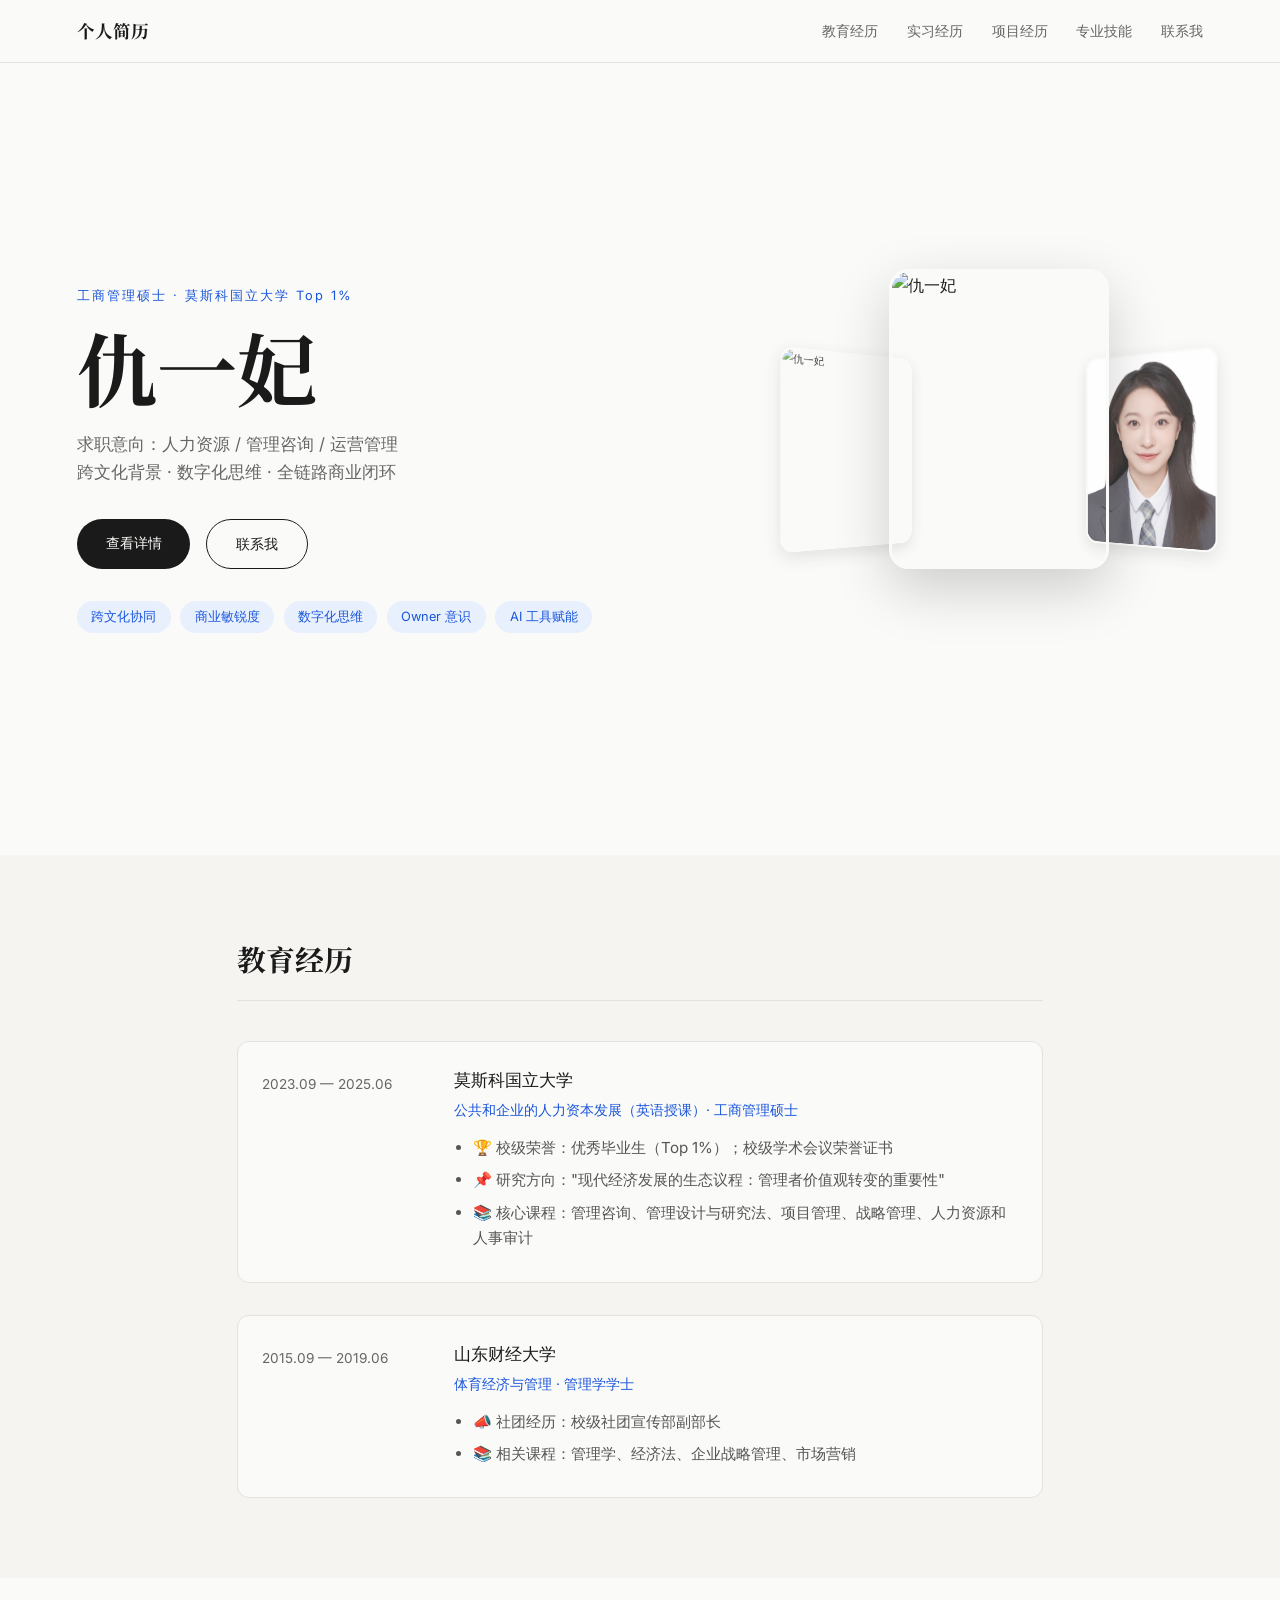
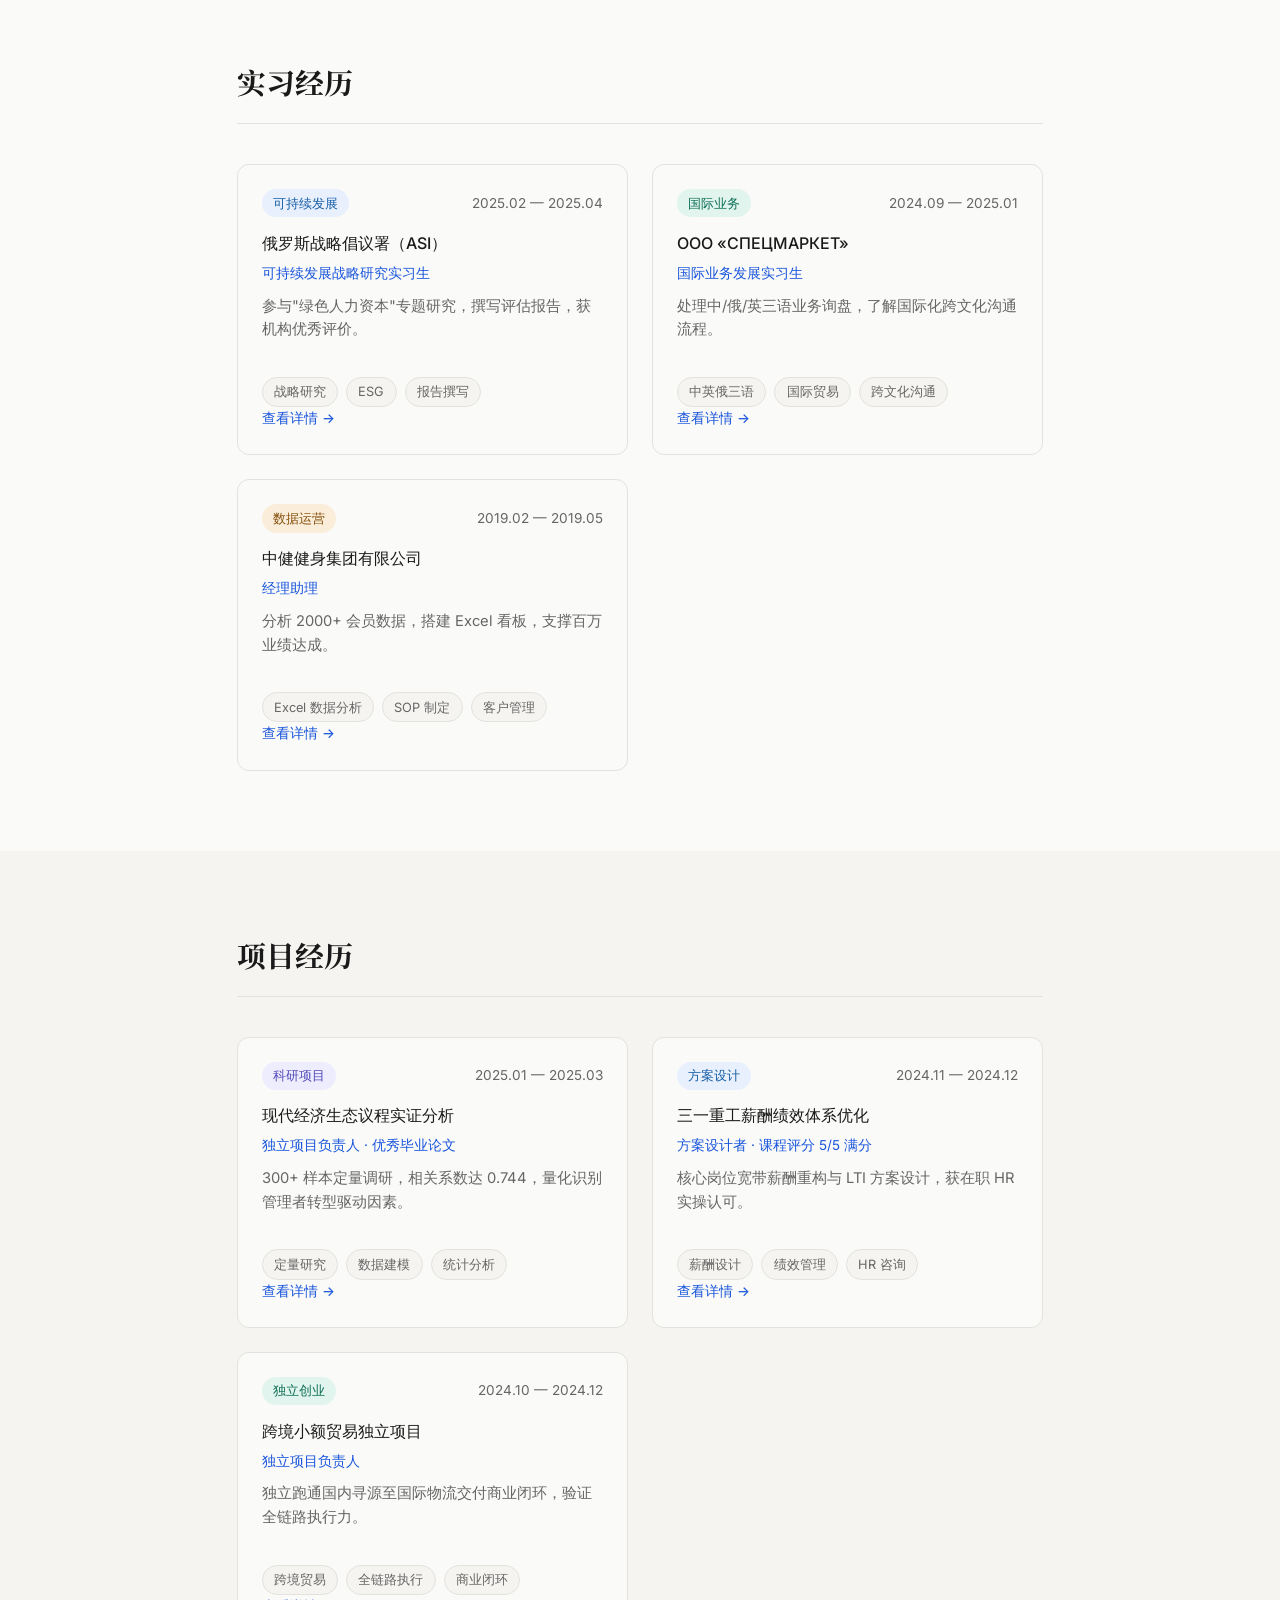
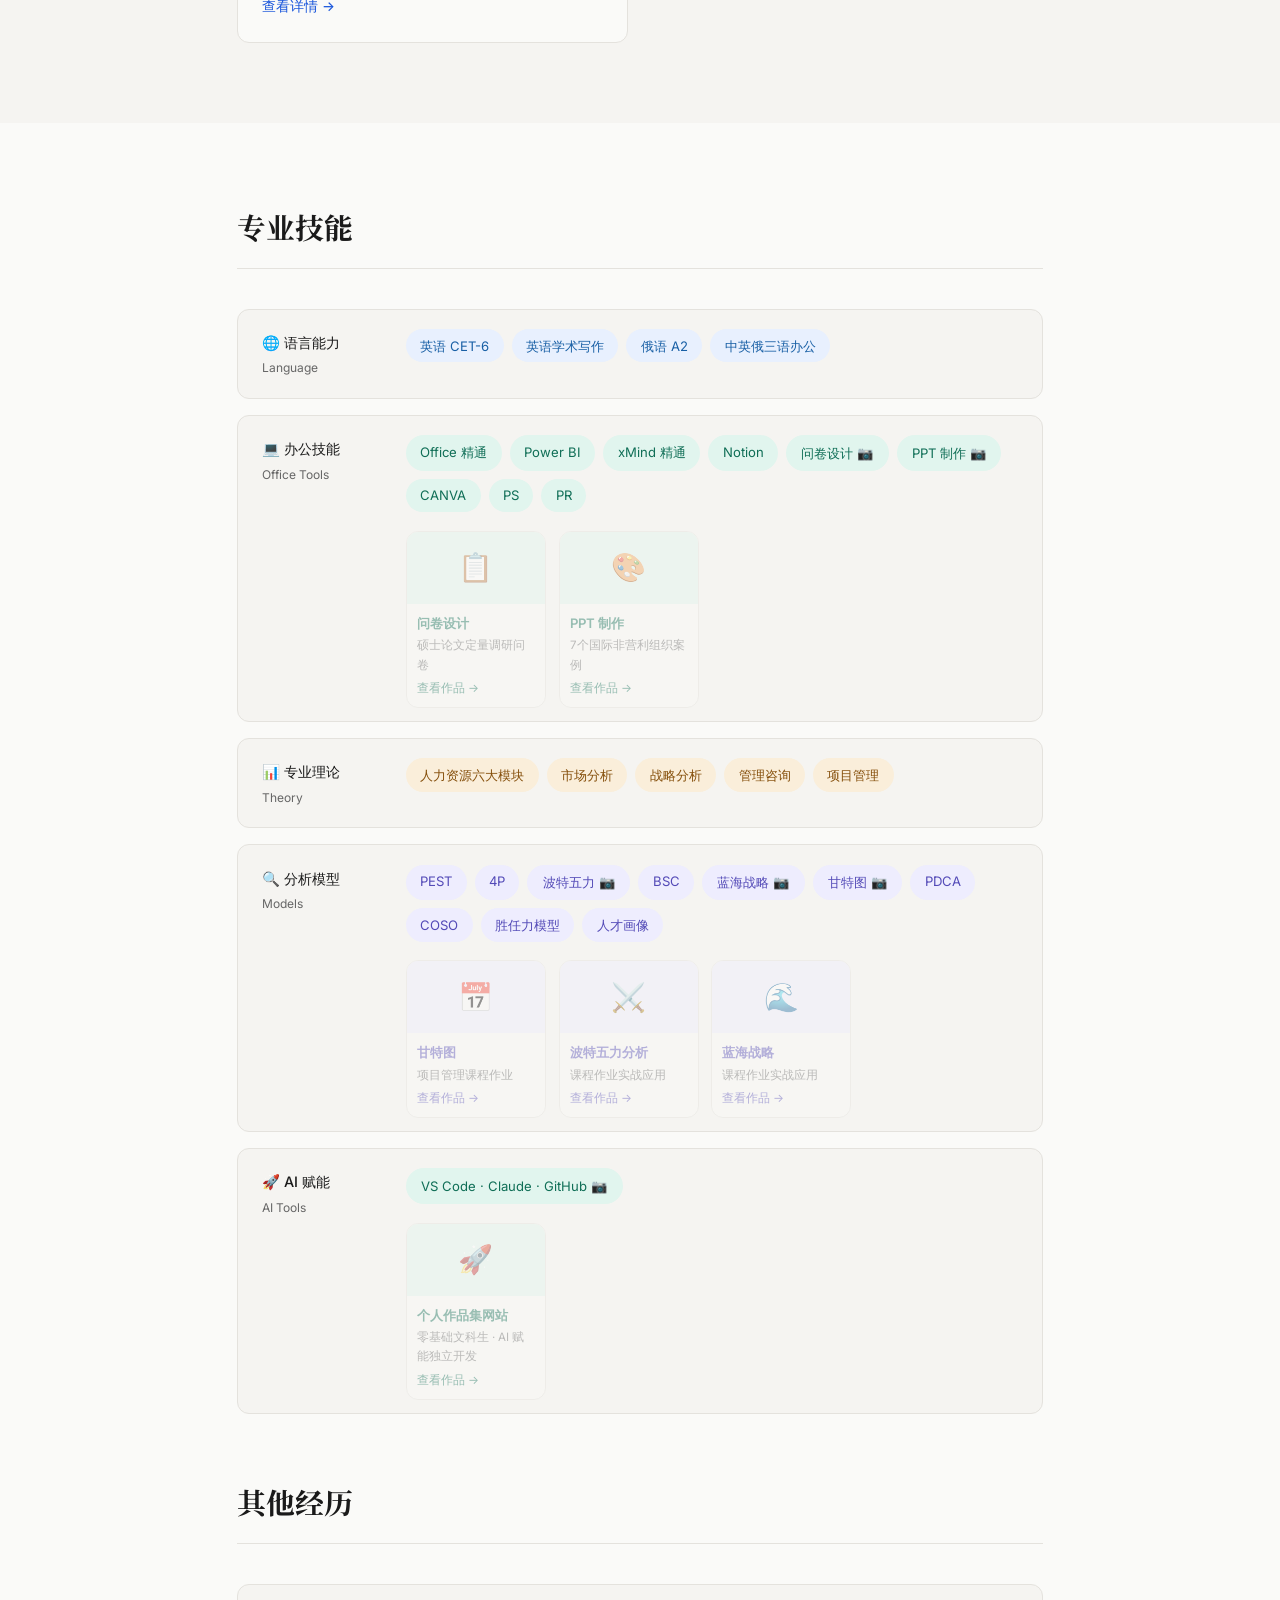
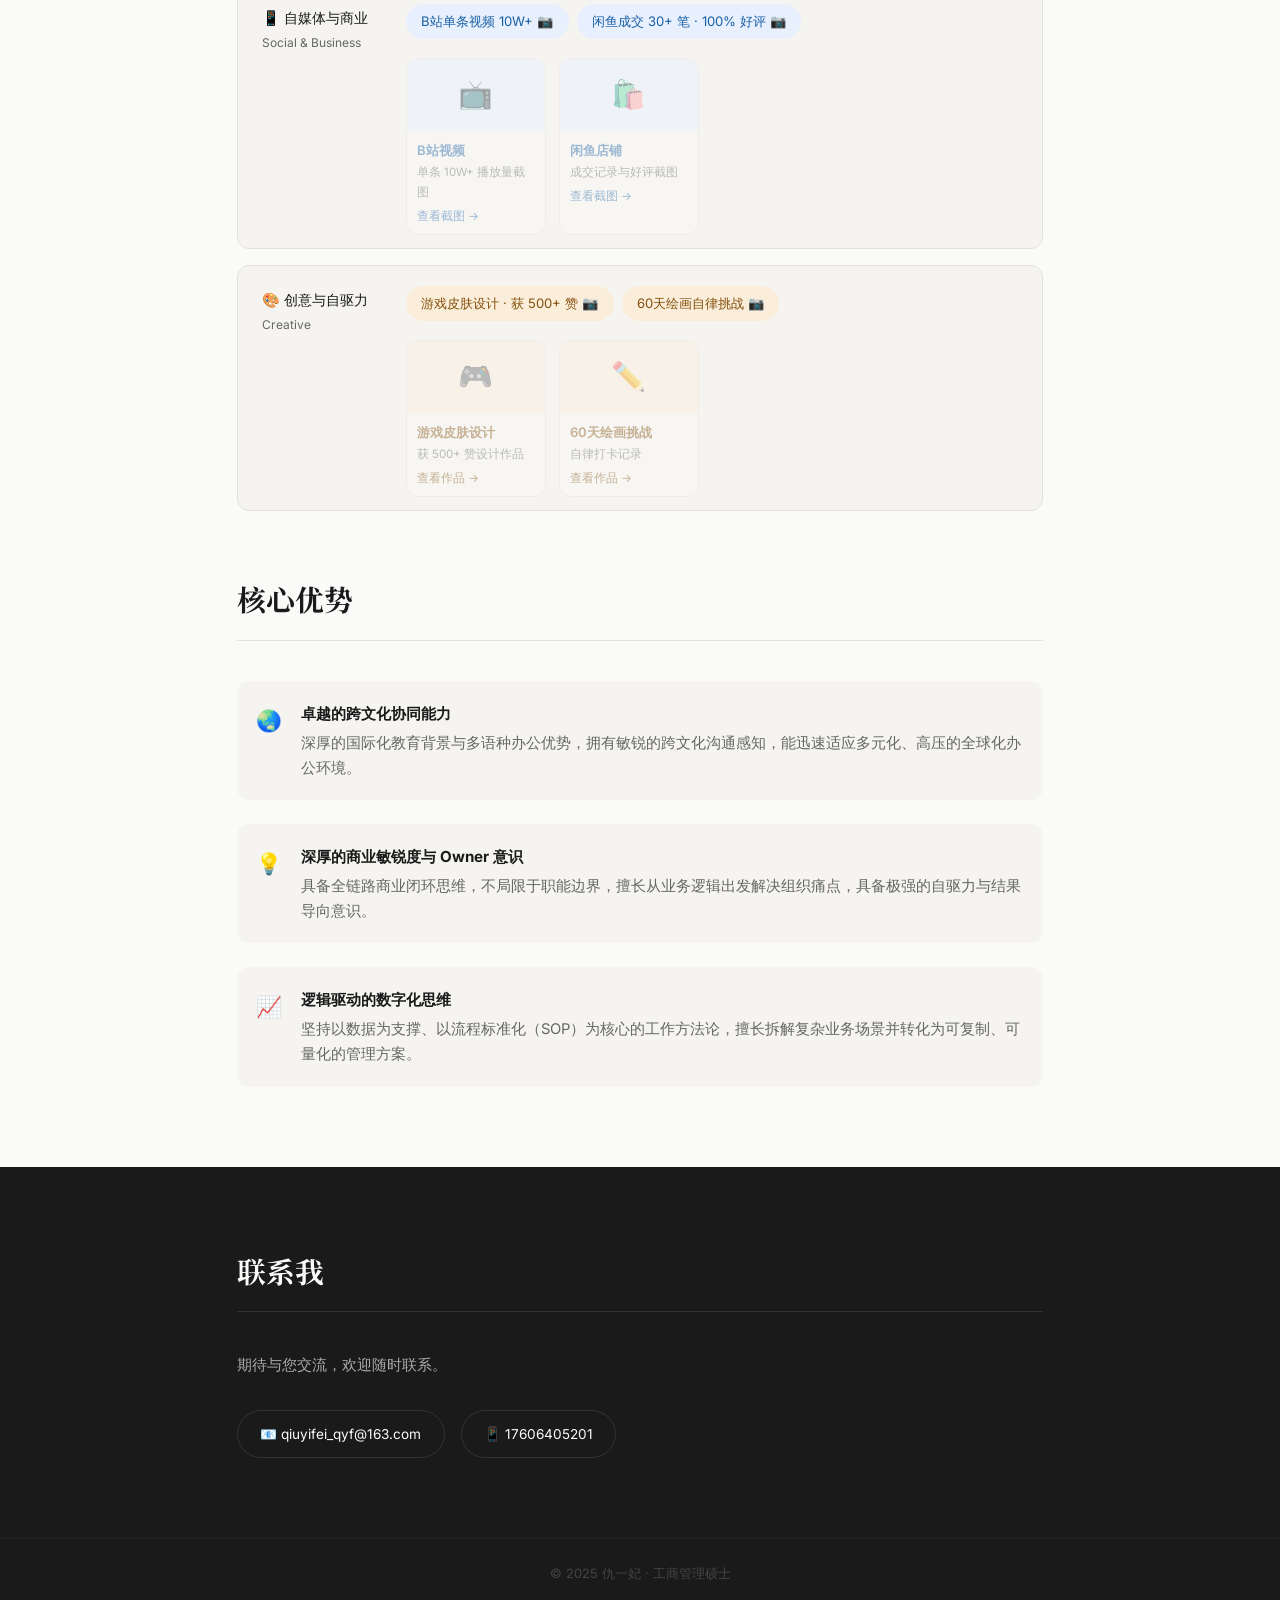
==== commit 1817bcd4: "更新作品集" ====
--- a/index.html
+++ b/index.html
@@ -52,24 +52,19 @@
     </div>
   </section>
 
-  <!-- 教育经历：手风琴 -->
+  <!-- 教育经历 -->
   <section class="section bg-light" id="education">
     <div class="section-inner">
       <h2 class="section-title">教育经历</h2>
-      <div class="accordion">
-
-        <div class="acc-item">
-          <div class="acc-header">
-            <div class="acc-left">
-              <span class="acc-date">2023.09 — 2025.06</span>
-              <div class="acc-title-wrap">
-                <h3>莫斯科国立大学</h3>
-                <p class="acc-sub">公共和企业的人力资本发展（英语授课）· 工商管理硕士</p>
-              </div>
-            </div>
-            <span class="acc-arrow">▼</span>
-          </div>
-          <div class="acc-body">
+      <div class="edu-list">
+
+        <div class="edu-item">
+          <div class="edu-left">
+            <span class="edu-date">2023.09 — 2025.06</span>
+          </div>
+          <div class="edu-right">
+            <h3>莫斯科国立大学</h3>
+            <p class="edu-sub">公共和企业的人力资本发展（英语授课）· 工商管理硕士</p>
             <ul class="detail-list">
               <li>🏆 校级荣誉：优秀毕业生（Top 1%）；校级学术会议荣誉证书</li>
               <li>📌 研究方向："现代经济发展的生态议程：管理者价值观转变的重要性"</li>
@@ -78,18 +73,13 @@
           </div>
         </div>
 
-        <div class="acc-item">
-          <div class="acc-header">
-            <div class="acc-left">
-              <span class="acc-date">2015.09 — 2019.06</span>
-              <div class="acc-title-wrap">
-                <h3>山东财经大学</h3>
-                <p class="acc-sub">体育经济与管理 · 管理学学士</p>
-              </div>
-            </div>
-            <span class="acc-arrow">▼</span>
-          </div>
-          <div class="acc-body">
+        <div class="edu-item">
+          <div class="edu-left">
+            <span class="edu-date">2015.09 — 2019.06</span>
+          </div>
+          <div class="edu-right">
+            <h3>山东财经大学</h3>
+            <p class="edu-sub">体育经济与管理 · 管理学学士</p>
             <ul class="detail-list">
               <li>📣 社团经历：校级社团宣传部副部长</li>
               <li>📚 相关课程：管理学、经济法、企业战略管理、市场营销</li>
@@ -363,6 +353,73 @@
 
       </div>
 
+      <h2 class="section-title" style="margin-top:4rem;">其他经历</h2>
+      <div class="skills-vertical">
+
+        <div class="skill-row">
+          <div class="skill-row-label">
+            <div class="skill-row-title">📱 自媒体与商业</div>
+            <div class="skill-row-en">Social & Business</div>
+          </div>
+          <div class="skill-row-content">
+            <div class="tags-cloud">
+              <span class="tag tag-blue skill-tag-work" data-target="card-bilibili" id="tag-bilibili">B站单条视频 10W+ 📷</span>
+              <span class="tag tag-blue skill-tag-work" data-target="card-xianyu" id="tag-xianyu">闲鱼成交 30+ 笔 · 100% 好评 📷</span>
+            </div>
+            <div class="skill-works">
+              <div class="skill-work-card" id="card-bilibili" onclick="openSkillLightbox('images/other-bilibili.jpg')">
+                <div class="skill-work-preview" style="background:#e8f0fe;">📺</div>
+                <div class="skill-work-info">
+                  <div class="skill-work-name" style="color:#185FA5;">B站视频</div>
+                  <div class="skill-work-desc">单条 10W+ 播放量截图</div>
+                  <div class="skill-work-view" style="color:#185FA5;">查看截图 →</div>
+                </div>
+              </div>
+              <div class="skill-work-card" id="card-xianyu" onclick="openSkillLightbox('images/other-xianyu.jpg')">
+                <div class="skill-work-preview" style="background:#e8f0fe;">🛍️</div>
+                <div class="skill-work-info">
+                  <div class="skill-work-name" style="color:#185FA5;">闲鱼店铺</div>
+                  <div class="skill-work-desc">成交记录与好评截图</div>
+                  <div class="skill-work-view" style="color:#185FA5;">查看截图 →</div>
+                </div>
+              </div>
+            </div>
+          </div>
+        </div>
+
+        <div class="skill-row">
+          <div class="skill-row-label">
+            <div class="skill-row-title">🎨 创意与自驱力</div>
+            <div class="skill-row-en">Creative</div>
+          </div>
+          <div class="skill-row-content">
+            <div class="tags-cloud">
+              <span class="tag tag-amber skill-tag-work" data-target="card-skin" id="tag-skin">游戏皮肤设计 · 获 500+ 赞 📷</span>
+              <span class="tag tag-amber skill-tag-work" data-target="card-drawing" id="tag-drawing">60天绘画自律挑战 📷</span>
+            </div>
+            <div class="skill-works">
+              <div class="skill-work-card" id="card-skin" onclick="openSkillLightbox('images/other-skin.jpg')">
+                <div class="skill-work-preview" style="background:#FAEEDA;">🎮</div>
+                <div class="skill-work-info">
+                  <div class="skill-work-name" style="color:#854F0B;">游戏皮肤设计</div>
+                  <div class="skill-work-desc">获 500+ 赞设计作品</div>
+                  <div class="skill-work-view" style="color:#854F0B;">查看作品 →</div>
+                </div>
+              </div>
+              <div class="skill-work-card" id="card-drawing" onclick="openSkillLightbox('images/other-drawing.jpg')">
+                <div class="skill-work-preview" style="background:#FAEEDA;">✏️</div>
+                <div class="skill-work-info">
+                  <div class="skill-work-name" style="color:#854F0B;">60天绘画挑战</div>
+                  <div class="skill-work-desc">自律打卡记录</div>
+                  <div class="skill-work-view" style="color:#854F0B;">查看作品 →</div>
+                </div>
+              </div>
+            </div>
+          </div>
+        </div>
+
+      </div>
+
       <h2 class="section-title" style="margin-top:4rem;">核心优势</h2>
       <div class="advantage-list">
         <div class="advantage-item">
@@ -390,28 +447,7 @@
     </div>
   </section>
 
-  <!-- 其他经历 -->
-  <section class="section bg-light" id="other">
-    <div class="section-inner">
-      <h2 class="section-title">其他经历</h2>
-      <div class="other-grid">
-        <div class="other-card">
-          <span class="other-icon">📱</span>
-          <div>
-            <strong>自媒体运营</strong>
-            <p>B站单条视频 10W+ 播放量；闲鱼店铺运营成交 30+ 笔且 100% 好评</p>
-          </div>
-        </div>
-        <div class="other-card">
-          <span class="other-icon">🎨</span>
-          <div>
-            <strong>创意与自驱力</strong>
-            <p>游戏皮肤设计获 500+ 赞；多次完成连续 60 天绘画打卡</p>
-          </div>
-        </div>
-      </div>
-    </div>
-  </section>
+  
 
   <!-- 联系方式 -->
   <section class="section bg-dark" id="contact">
--- a/css/style.css
+++ b/css/style.css
@@ -221,4 +221,29 @@
   color: #fff; font-size: 1.5rem; cursor: pointer;
   opacity: 0.7; transition: opacity 0.2s; z-index: 1001;
 }
-.skill-lightbox-close:hover { opacity: 1; }+.skill-lightbox-close:hover { opacity: 1; }
+/* 教育经历直接展开 */
+.edu-list { display: flex; flex-direction: column; gap: 2rem; }
+
+.edu-item {
+  display: grid;
+  grid-template-columns: 160px 1fr;
+  gap: 2rem;
+  padding: 1.5rem;
+  background: var(--white);
+  border-radius: var(--radius);
+  border: 1px solid var(--border);
+  transition: box-shadow 0.2s;
+}
+
+.edu-item:hover { box-shadow: 0 8px 24px rgba(0,0,0,0.06); }
+
+.edu-left { padding-top: 4px; }
+.edu-date { font-size: 0.85rem; color: var(--gray); white-space: nowrap; }
+
+.edu-right h3 { font-size: 1.05rem; font-weight: 500; margin-bottom: 0.3rem; }
+.edu-sub { font-size: 0.85rem; color: var(--accent); margin-bottom: 0.8rem; }
+
+@media (max-width: 768px) {
+  .edu-item { grid-template-columns: 1fr; gap: 0.5rem; }
+}
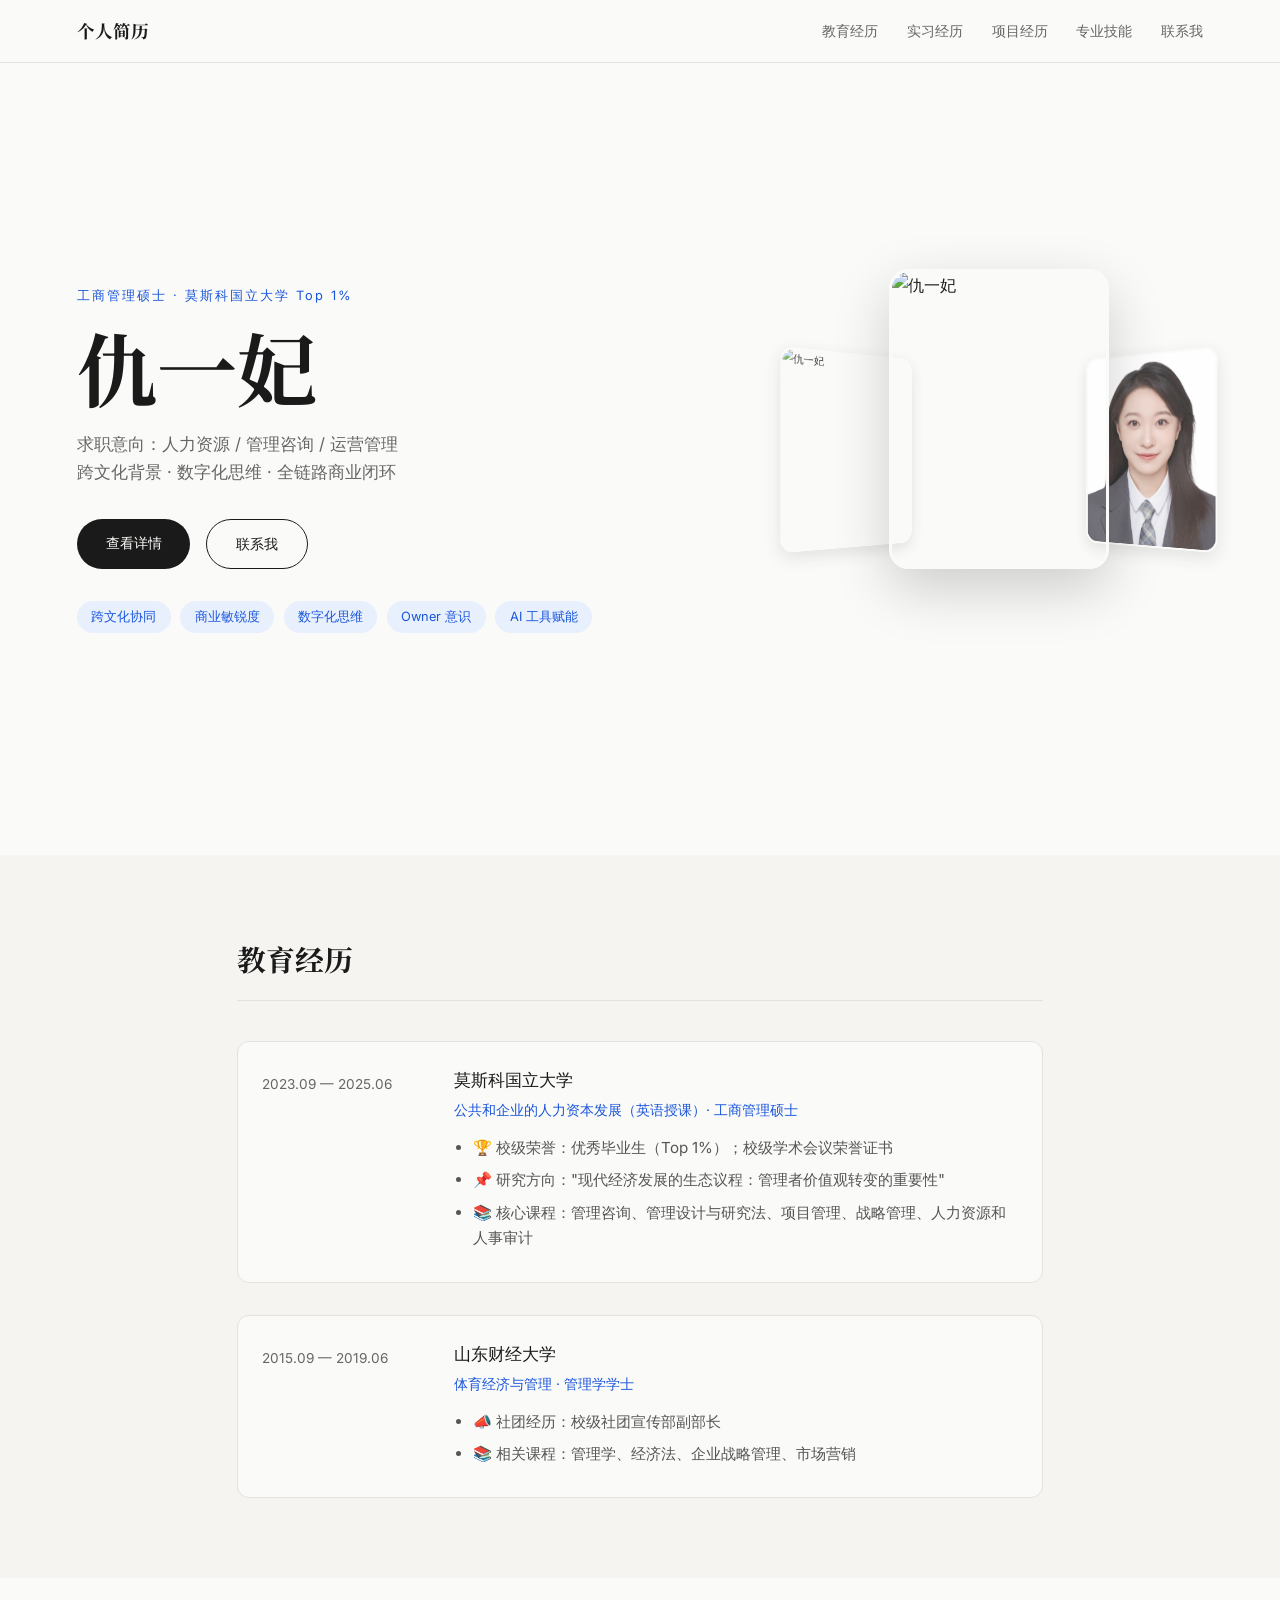
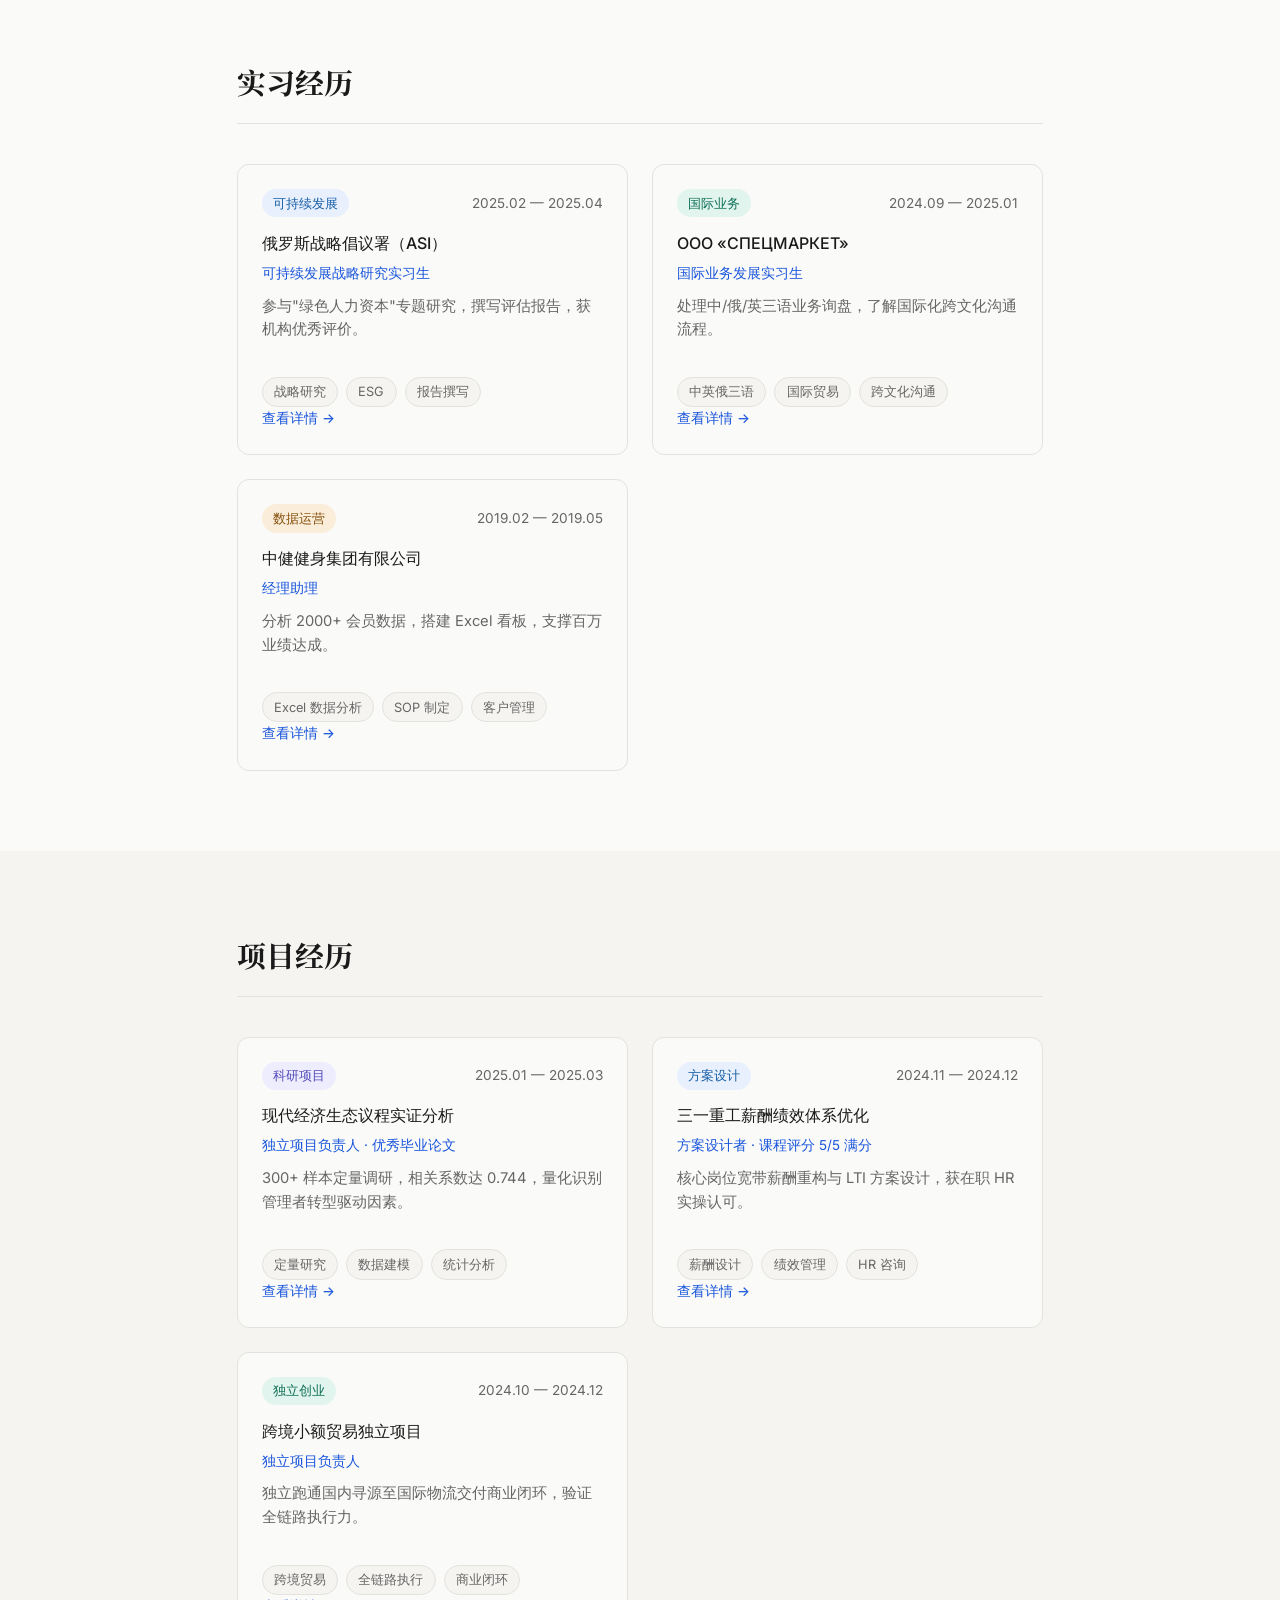
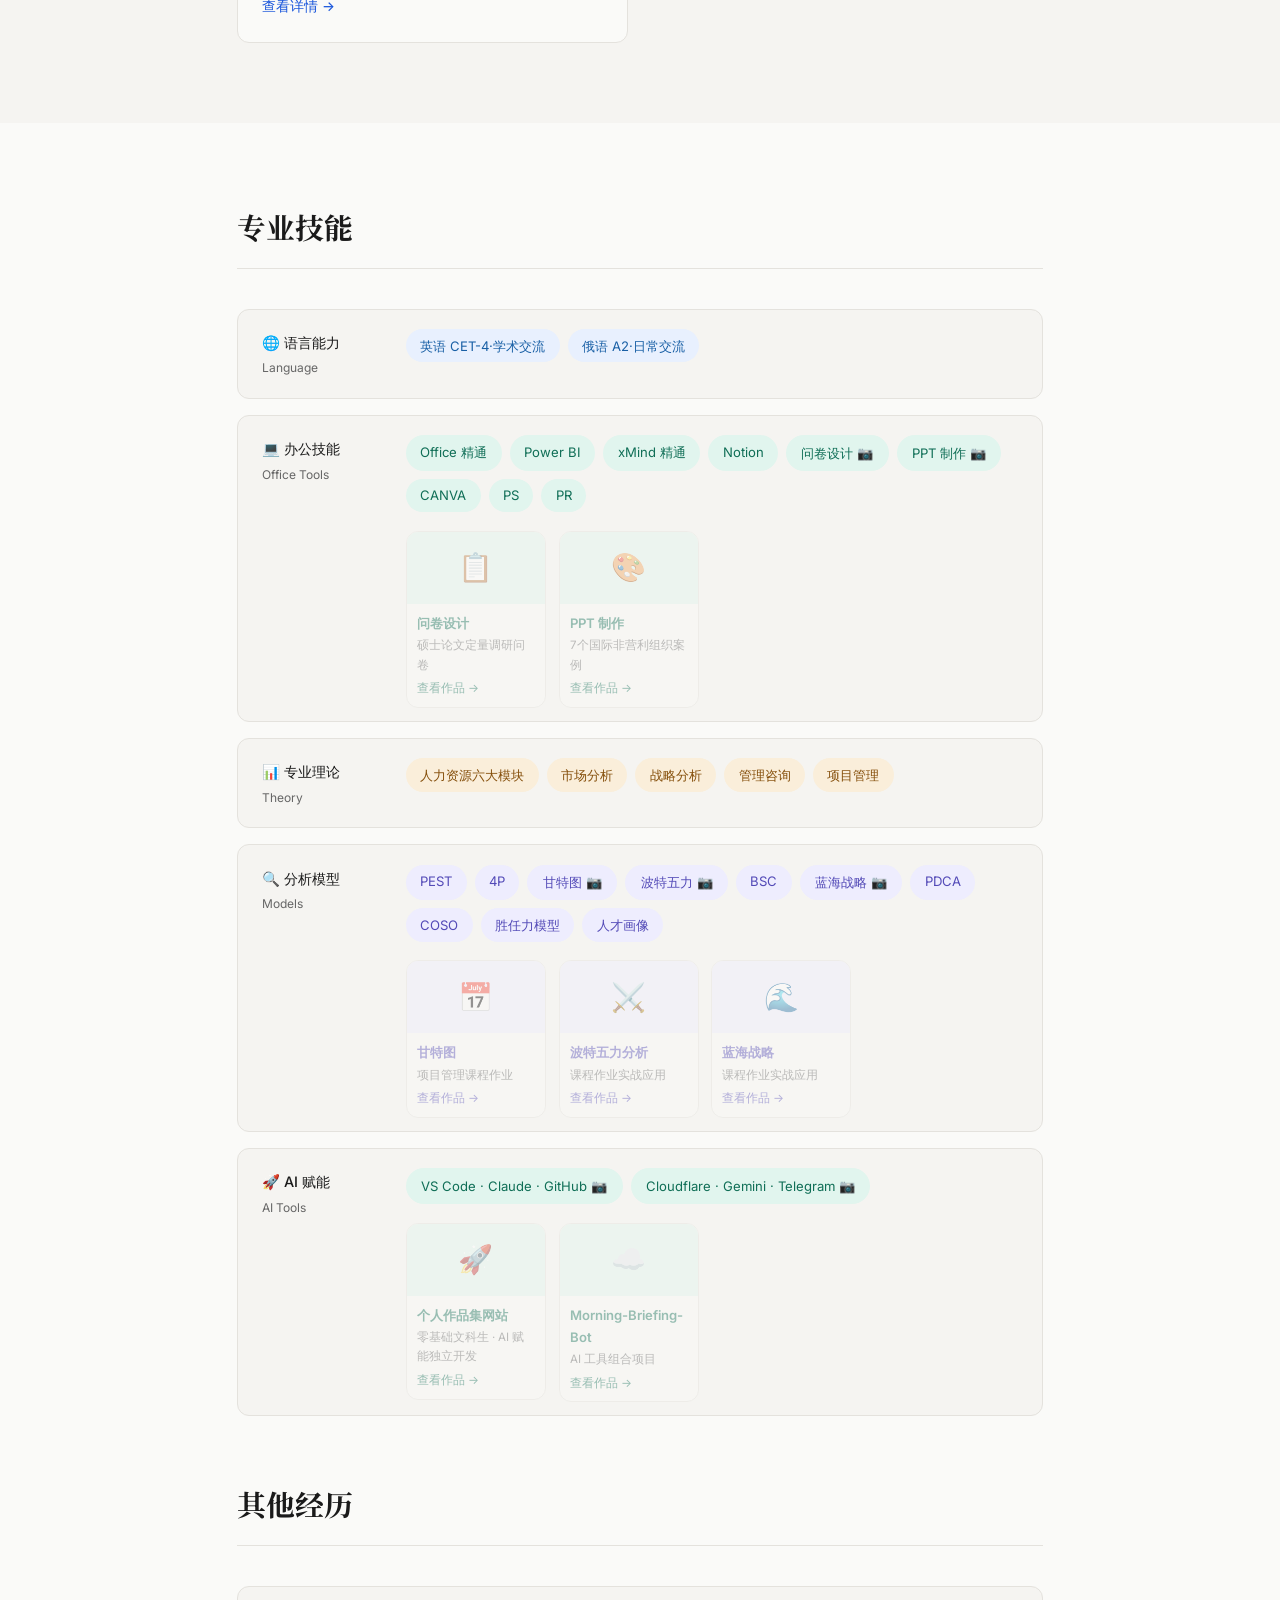
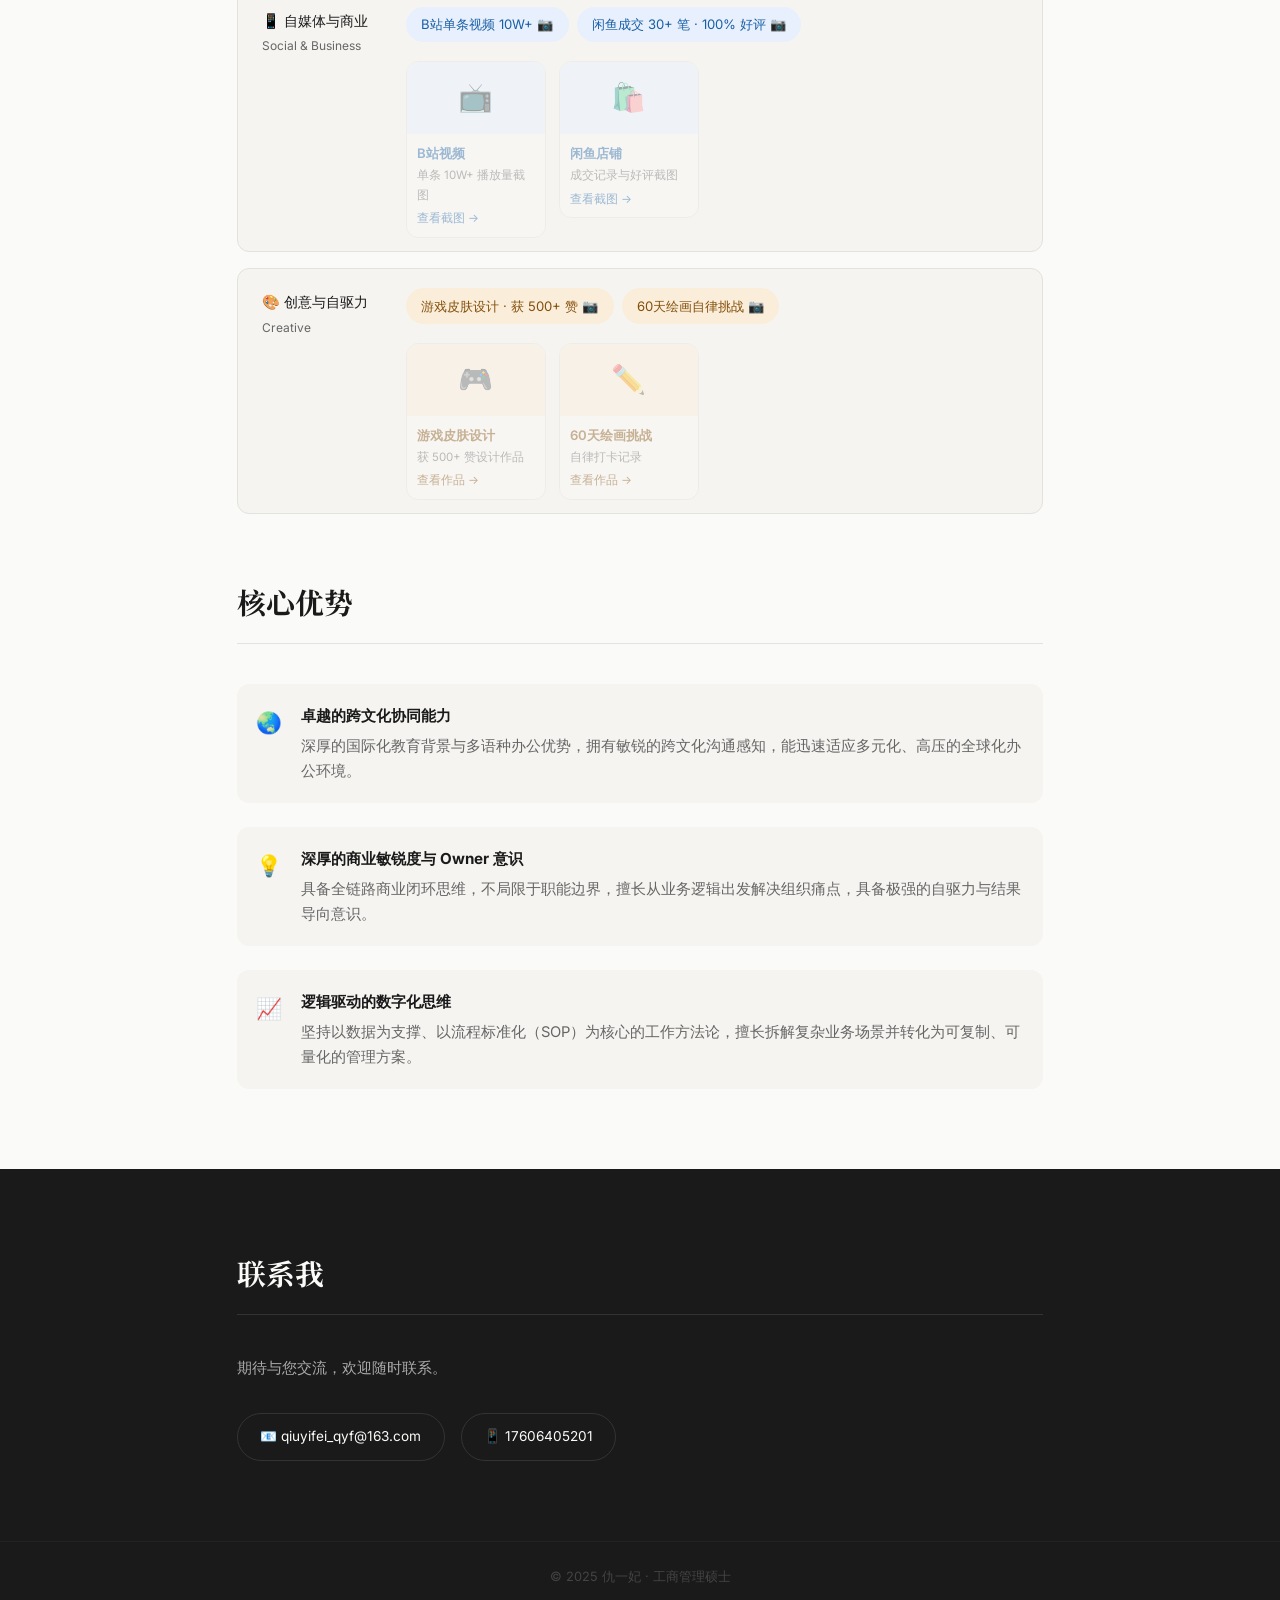
==== commit 4e31ebbb: "更新作品集" ====
--- a/index.html
+++ b/index.html
@@ -220,10 +220,8 @@
           </div>
           <div class="skill-row-content">
             <div class="tags-cloud">
-              <span class="tag tag-blue">英语 CET-6</span>
-              <span class="tag tag-blue">英语学术写作</span>
-              <span class="tag tag-blue">俄语 A2</span>
-              <span class="tag tag-blue">中英俄三语办公</span>
+              <span class="tag tag-blue">英语 CET-4·学术交流</span>
+              <span class="tag tag-blue">俄语 A2·日常交流</span>
             </div>
           </div>
         </div>
@@ -291,10 +289,10 @@
             <div class="tags-cloud">
               <span class="tag tag-purple">PEST</span>
               <span class="tag tag-purple">4P</span>
+                <span class="tag tag-purple skill-tag-work" data-target="card-gantt" id="tag-gantt">甘特图 📷</span>
               <span class="tag tag-purple skill-tag-work" data-target="card-porter" id="tag-porter">波特五力 📷</span>
               <span class="tag tag-purple">BSC</span>
               <span class="tag tag-purple skill-tag-work" data-target="card-blueocean" id="tag-blueocean">蓝海战略 📷</span>
-              <span class="tag tag-purple skill-tag-work" data-target="card-gantt" id="tag-gantt">甘特图 📷</span>
               <span class="tag tag-purple">PDCA</span>
               <span class="tag tag-purple">COSO</span>
               <span class="tag tag-purple">胜任力模型</span>
@@ -337,6 +335,7 @@
           <div class="skill-row-content">
             <div class="tags-cloud">
               <span class="tag tag-teal skill-tag-work" data-target="card-ai" id="tag-ai">VS Code · Claude · GitHub 📷</span>
+              <span class="tag tag-teal skill-tag-work" data-target="card-ai-2" id="tag-ai-2">Cloudflare · Gemini · Telegram 📷</span>
             </div>
             <div class="skill-works">
               <div class="skill-work-card" id="card-ai" onclick="openSkillLightbox('images/skill-ai.jpg')">
@@ -344,6 +343,14 @@
                 <div class="skill-work-info">
                   <div class="skill-work-name" style="color:#0F6E56;">个人作品集网站</div>
                   <div class="skill-work-desc">零基础文科生 · AI 赋能独立开发</div>
+                  <div class="skill-work-view" style="color:#0F6E56;">查看作品 →</div>
+                </div>
+              </div>
+              <div class="skill-work-card" id="card-ai-2" onclick="openSkillLightbox('images/skill-ai-2.jpg')">
+                <div class="skill-work-preview" style="background:#E1F5EE;">☁️</div>
+                <div class="skill-work-info">
+                  <div class="skill-work-name" style="color:#0F6E56;">Morning-Briefing-Bot</div>
+                  <div class="skill-work-desc">AI 工具组合项目</div>
                   <div class="skill-work-view" style="color:#0F6E56;">查看作品 →</div>
                 </div>
               </div>
--- a/css/style.css
+++ b/css/style.css
@@ -178,10 +178,11 @@
 .skill-tag-work:hover { border-color: currentColor; transform: translateY(-1px); }
 .skill-tag-work.active { border-color: currentColor; font-weight: 600; }
 
-.skill-works { display: flex; gap: 0.8rem; flex-wrap: wrap; }
+.skill-works { display: flex; flex-direction: row; gap: 0.8rem; align-items: flex-start; }
 
 .skill-work-card {
-  width: 140px; background: var(--white);
+  width: 140px; max-width: 140px; flex-shrink: 0;
+  background: var(--white);
   border: 1.5px solid var(--border); border-radius: var(--radius);
   overflow: hidden; cursor: pointer;
   transition: all 0.3s; opacity: 0.4;
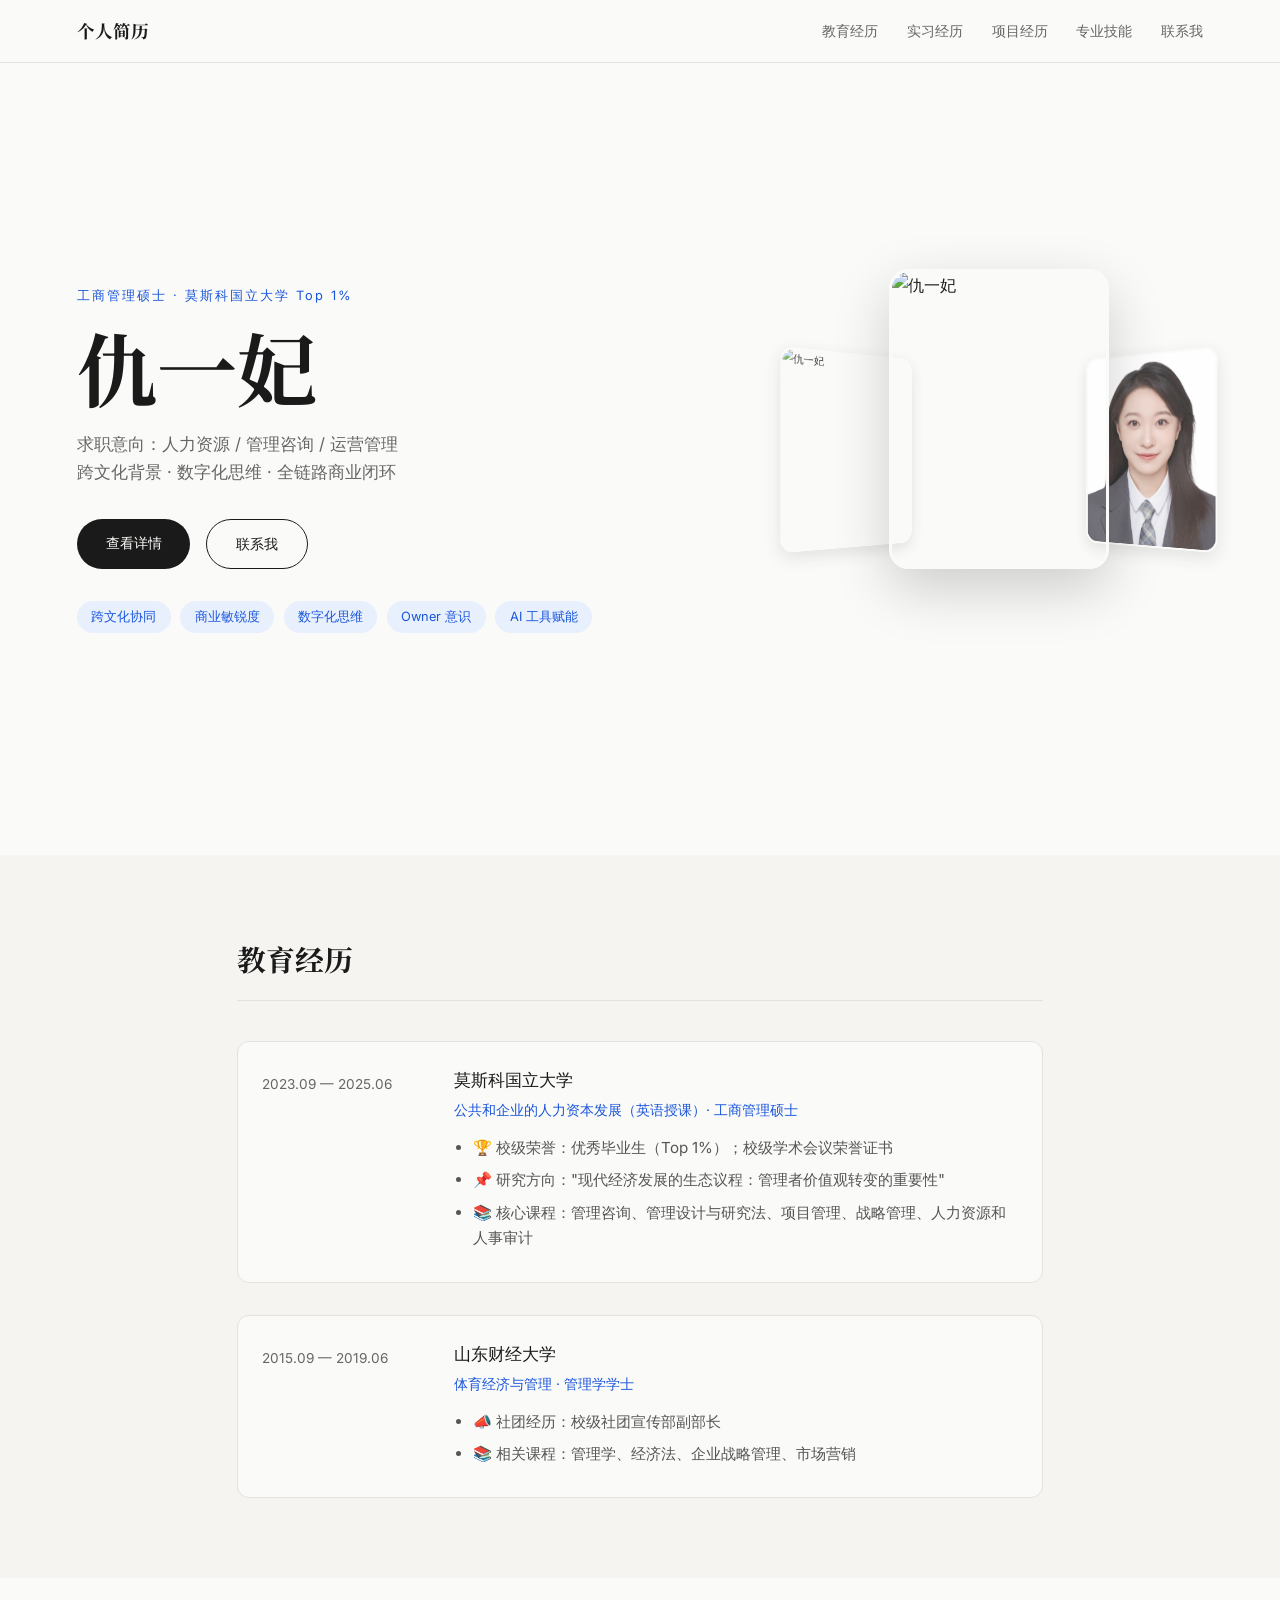
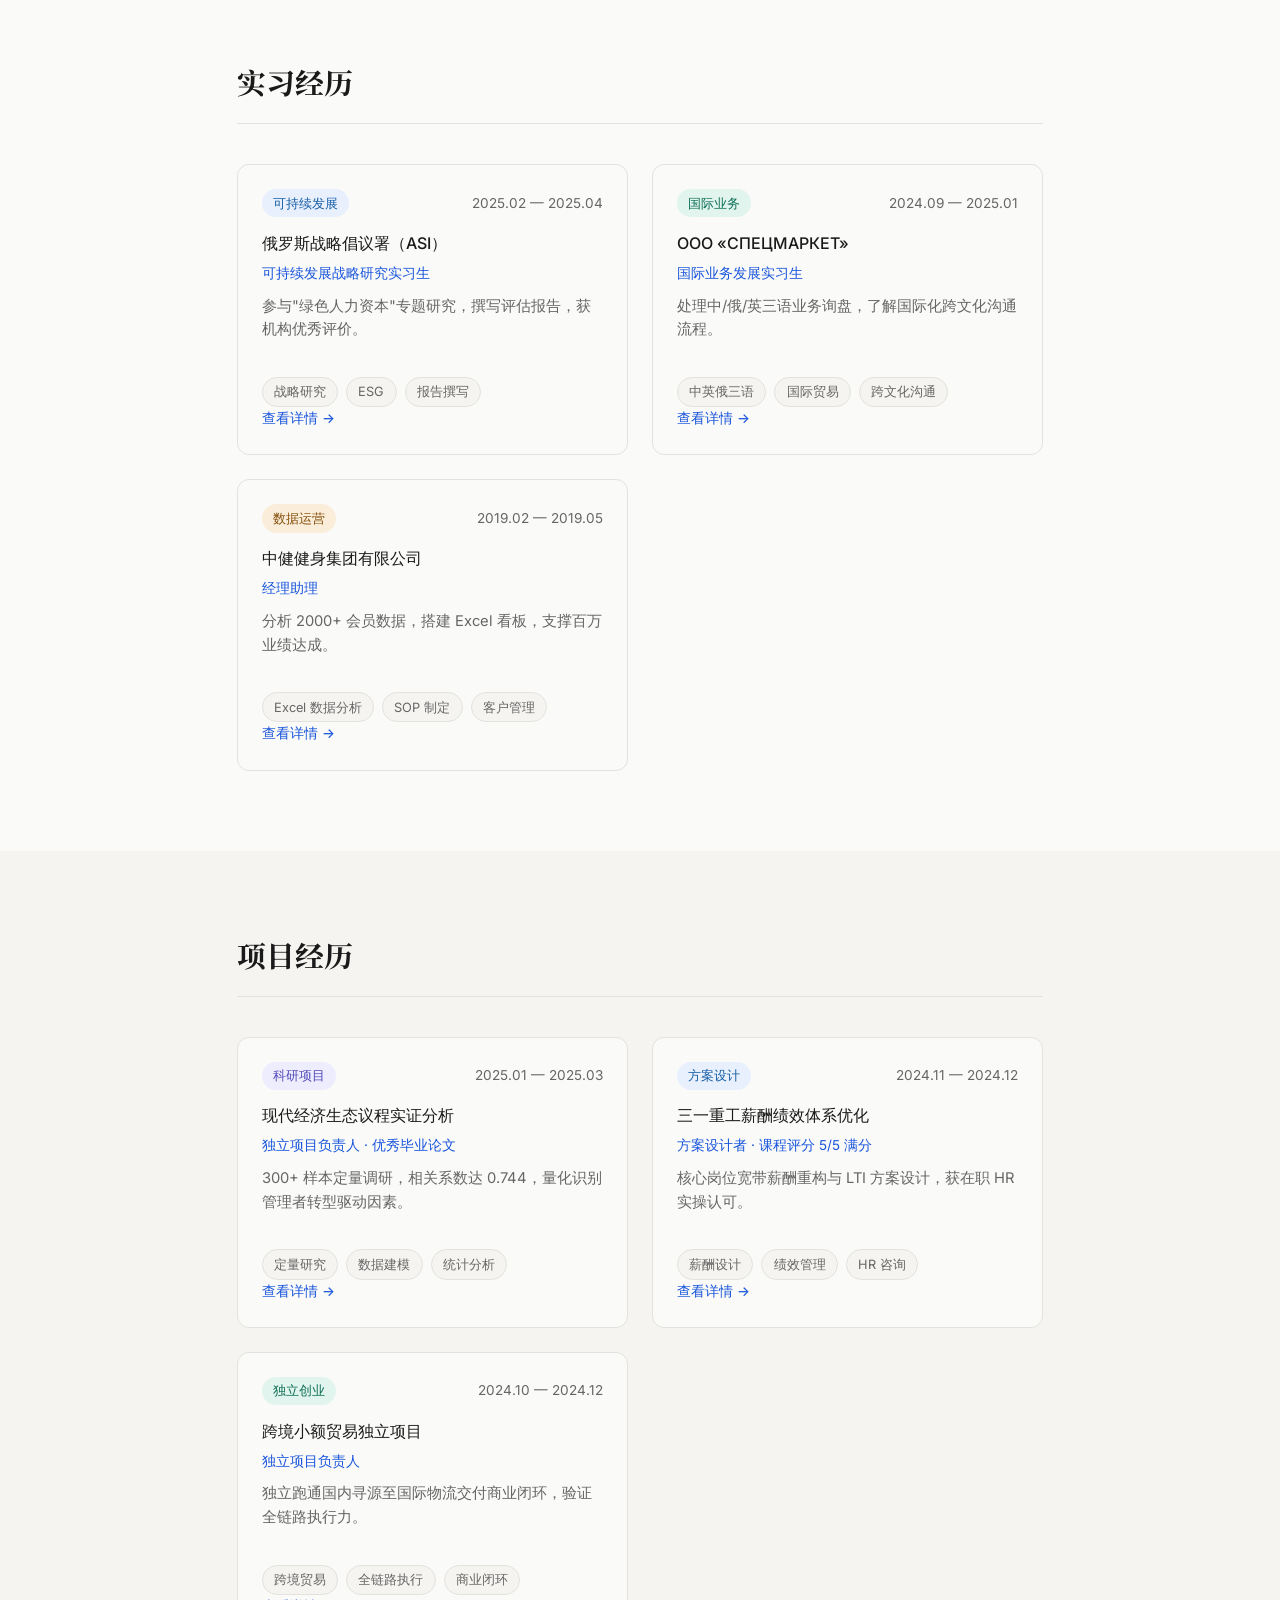
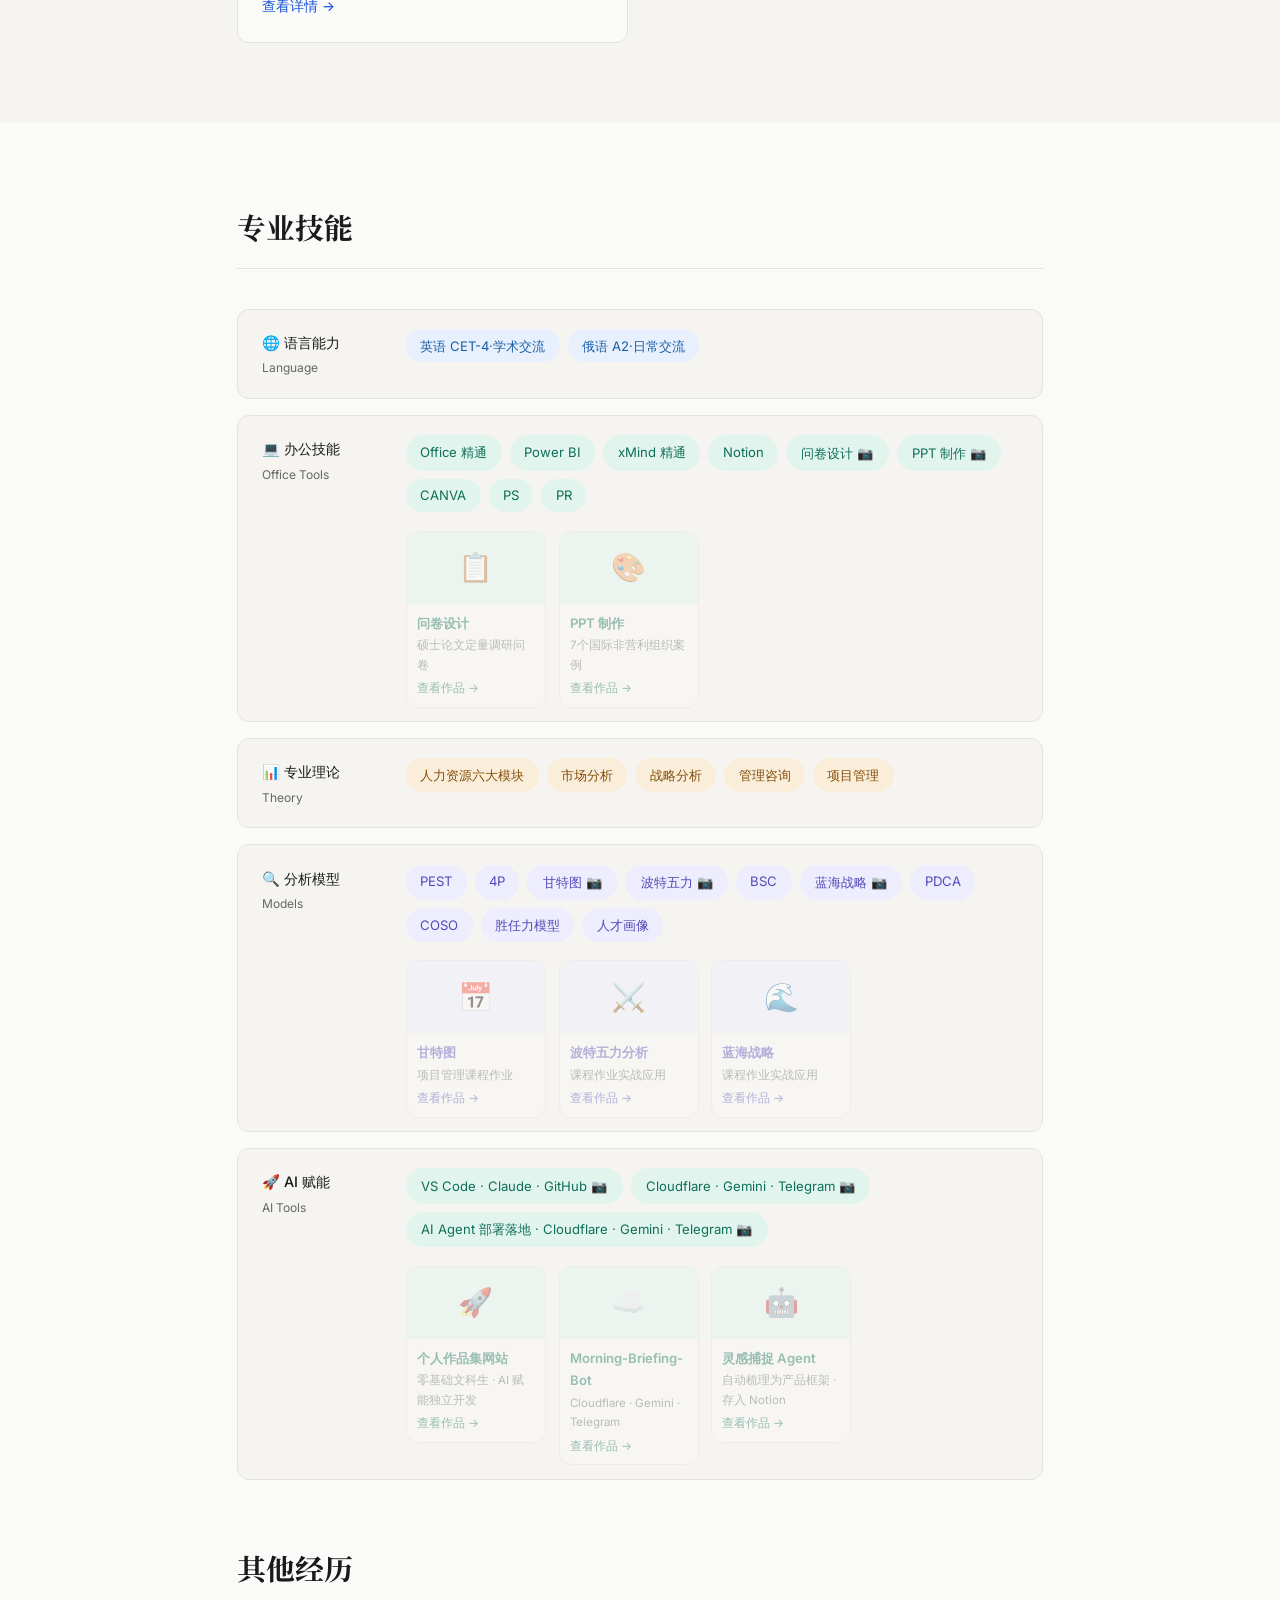
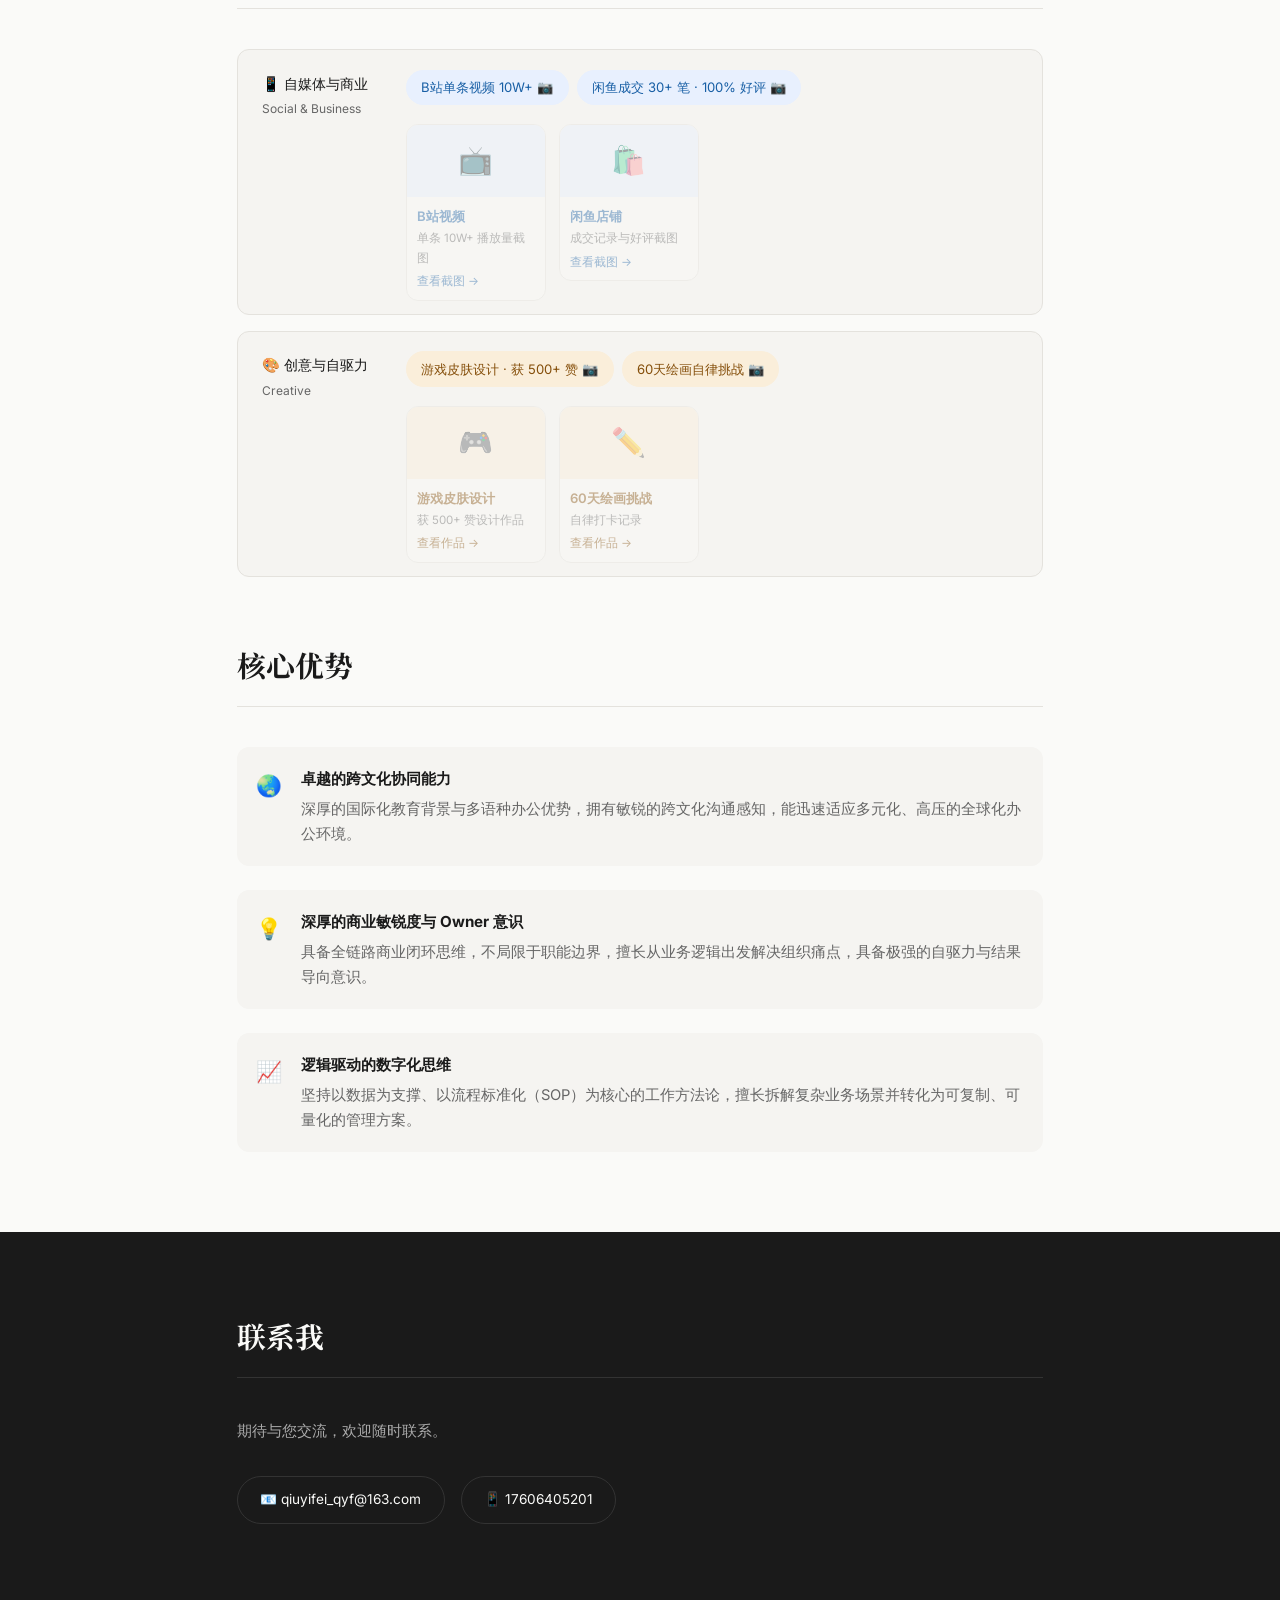
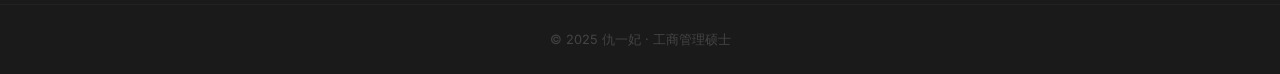
==== commit ec7d74a8: "更新内容" ====
--- a/index.html
+++ b/index.html
@@ -336,6 +336,7 @@
             <div class="tags-cloud">
               <span class="tag tag-teal skill-tag-work" data-target="card-ai" id="tag-ai">VS Code · Claude · GitHub 📷</span>
               <span class="tag tag-teal skill-tag-work" data-target="card-ai-2" id="tag-ai-2">Cloudflare · Gemini · Telegram 📷</span>
+              <span class="tag tag-teal skill-tag-work" data-target="card-agent" id="tag-agent">AI Agent 部署落地 · Cloudflare · Gemini · Telegram 📷</span>
             </div>
             <div class="skill-works">
               <div class="skill-work-card" id="card-ai" onclick="openSkillLightbox('images/skill-ai.jpg')">
@@ -346,11 +347,20 @@
                   <div class="skill-work-view" style="color:#0F6E56;">查看作品 →</div>
                 </div>
               </div>
+              
               <div class="skill-work-card" id="card-ai-2" onclick="openSkillLightbox('images/skill-ai-2.jpg')">
                 <div class="skill-work-preview" style="background:#E1F5EE;">☁️</div>
                 <div class="skill-work-info">
                   <div class="skill-work-name" style="color:#0F6E56;">Morning-Briefing-Bot</div>
-                  <div class="skill-work-desc">AI 工具组合项目</div>
+                  <div class="skill-work-desc">Cloudflare · Gemini · Telegram</div>
+                  <div class="skill-work-view" style="color:#0F6E56;">查看作品 →</div>
+                </div>
+              </div>
+              <div class="skill-work-card" id="card-agent" onclick="openSkillLightbox('images/skill-agent.jpg')">
+                <div class="skill-work-preview" style="background:#E1F5EE;">🤖</div>
+                <div class="skill-work-info">
+                  <div class="skill-work-name" style="color:#0F6E56;">灵感捕捉 Agent</div>
+                  <div class="skill-work-desc">自动梳理为产品框架 · 存入 Notion</div>
                   <div class="skill-work-view" style="color:#0F6E56;">查看作品 →</div>
                 </div>
               </div>
--- a/css/style.css
+++ b/css/style.css
@@ -247,4 +247,80 @@
 
 @media (max-width: 768px) {
   .edu-item { grid-template-columns: 1fr; gap: 0.5rem; }
+}
+
+/* ===== 手机端适配 ===== */
+@media (max-width: 768px) {
+
+  /* 1. 导航栏 */
+  .nav-links {
+    gap: 0.8rem;
+  }
+  .nav-links a {
+    font-size: 0.78rem;
+    white-space: nowrap;
+  }
+
+  /* 2. Hero 区照片显示 */
+  .hero {
+    min-height: auto;
+    padding-bottom: 3rem;
+  }
+
+  .hero-inner {
+    position: relative;
+    flex-direction: column;
+    align-items: center;
+    text-align: center;
+    padding-top: 5rem;
+    padding-bottom: 2rem;
+  }
+
+  .hero-text {
+    max-width: 100%;
+    position: relative;
+    z-index: 1;
+  }
+
+  .hero-deco {
+    position: relative;
+    right: auto;
+    top: auto;
+    transform: none;
+    display: flex;
+    justify-content: center;
+    margin-top: 2rem;
+    width: 100%;
+  }
+
+  .carousel-stage {
+    width: 300px;
+    height: 260px;
+    margin: 0 auto;
+  }
+
+  .c-card {
+    width: 150px;
+    height: 210px;
+  }
+
+  /* 3. 技能标签和卡片自动换行 */
+  .tags-cloud {
+    flex-wrap: wrap;
+  }
+
+  .skill-works {
+    flex-wrap: wrap;
+  }
+
+  .skill-work-card {
+    width: 130px;
+    max-width: 130px;
+  }
+
+  .skill-row {
+    grid-template-columns: 1fr;
+    gap: 0.8rem;
+  }
+
 }
